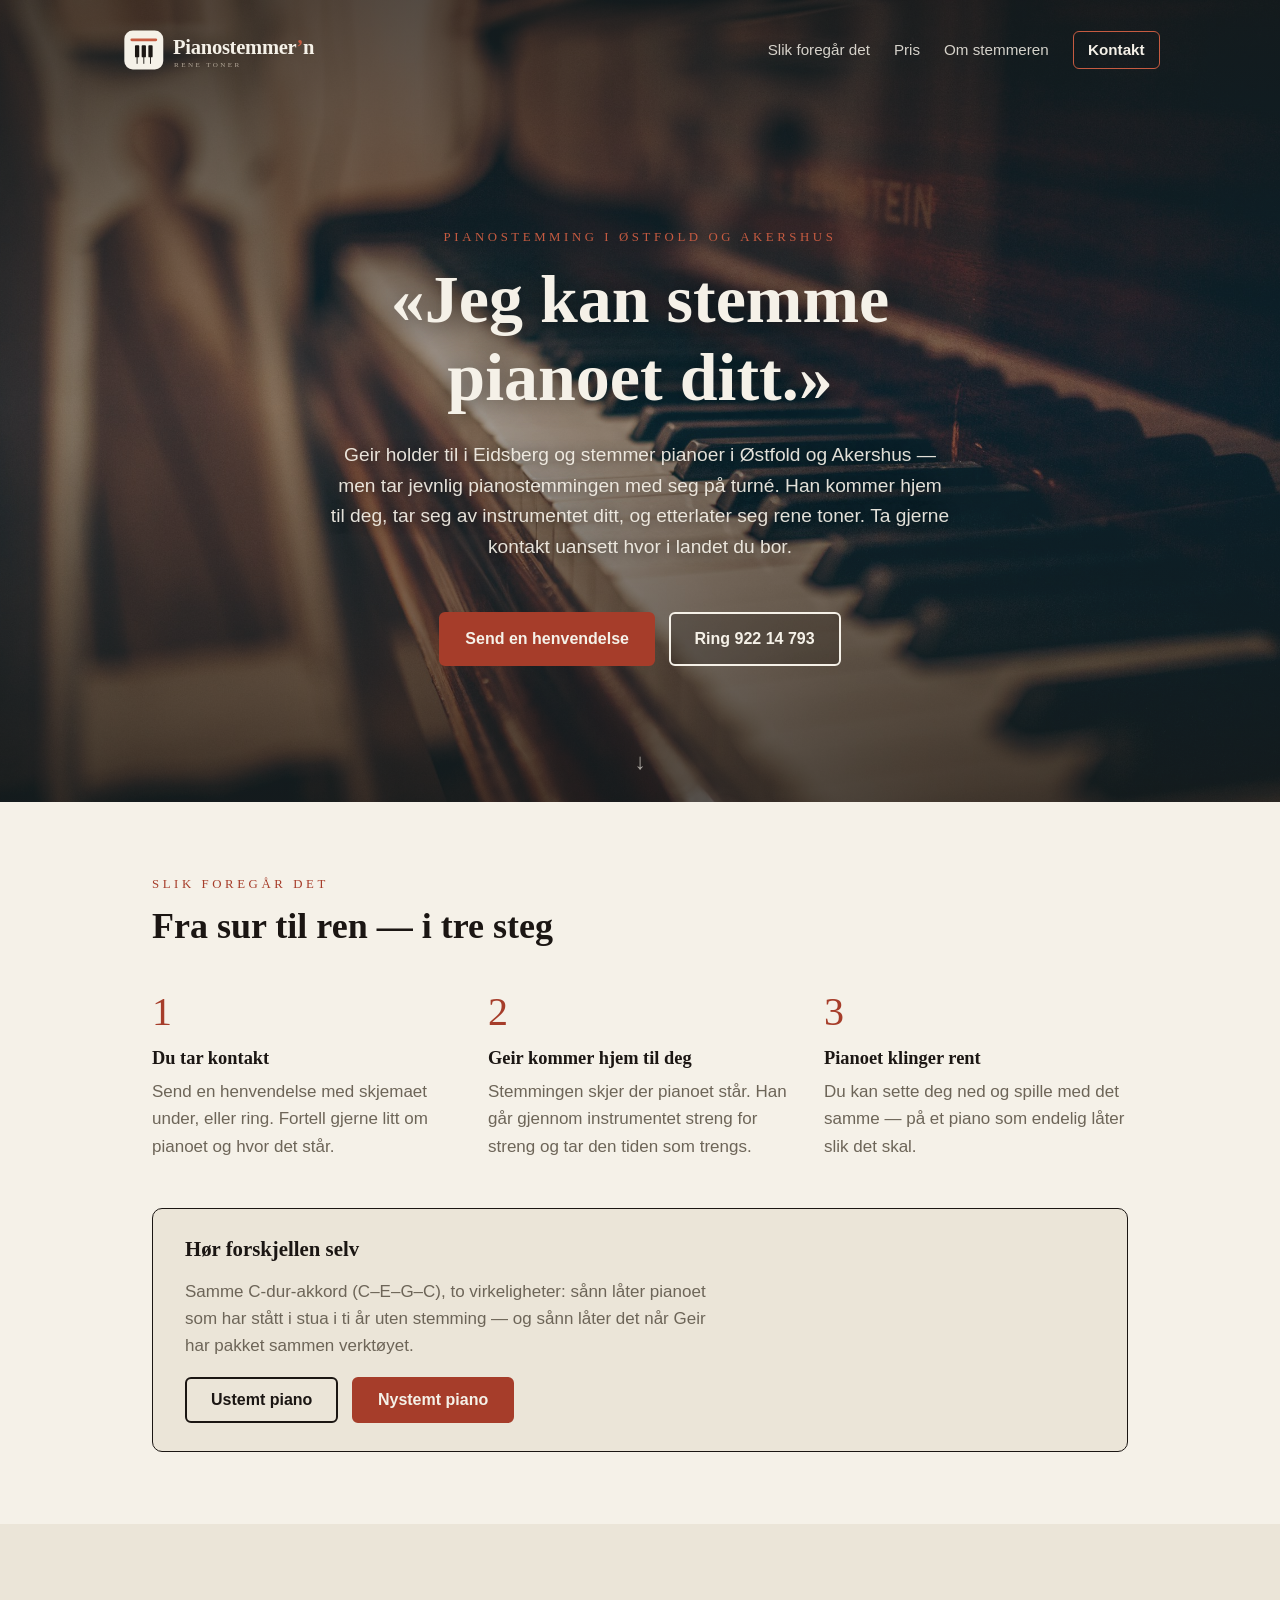
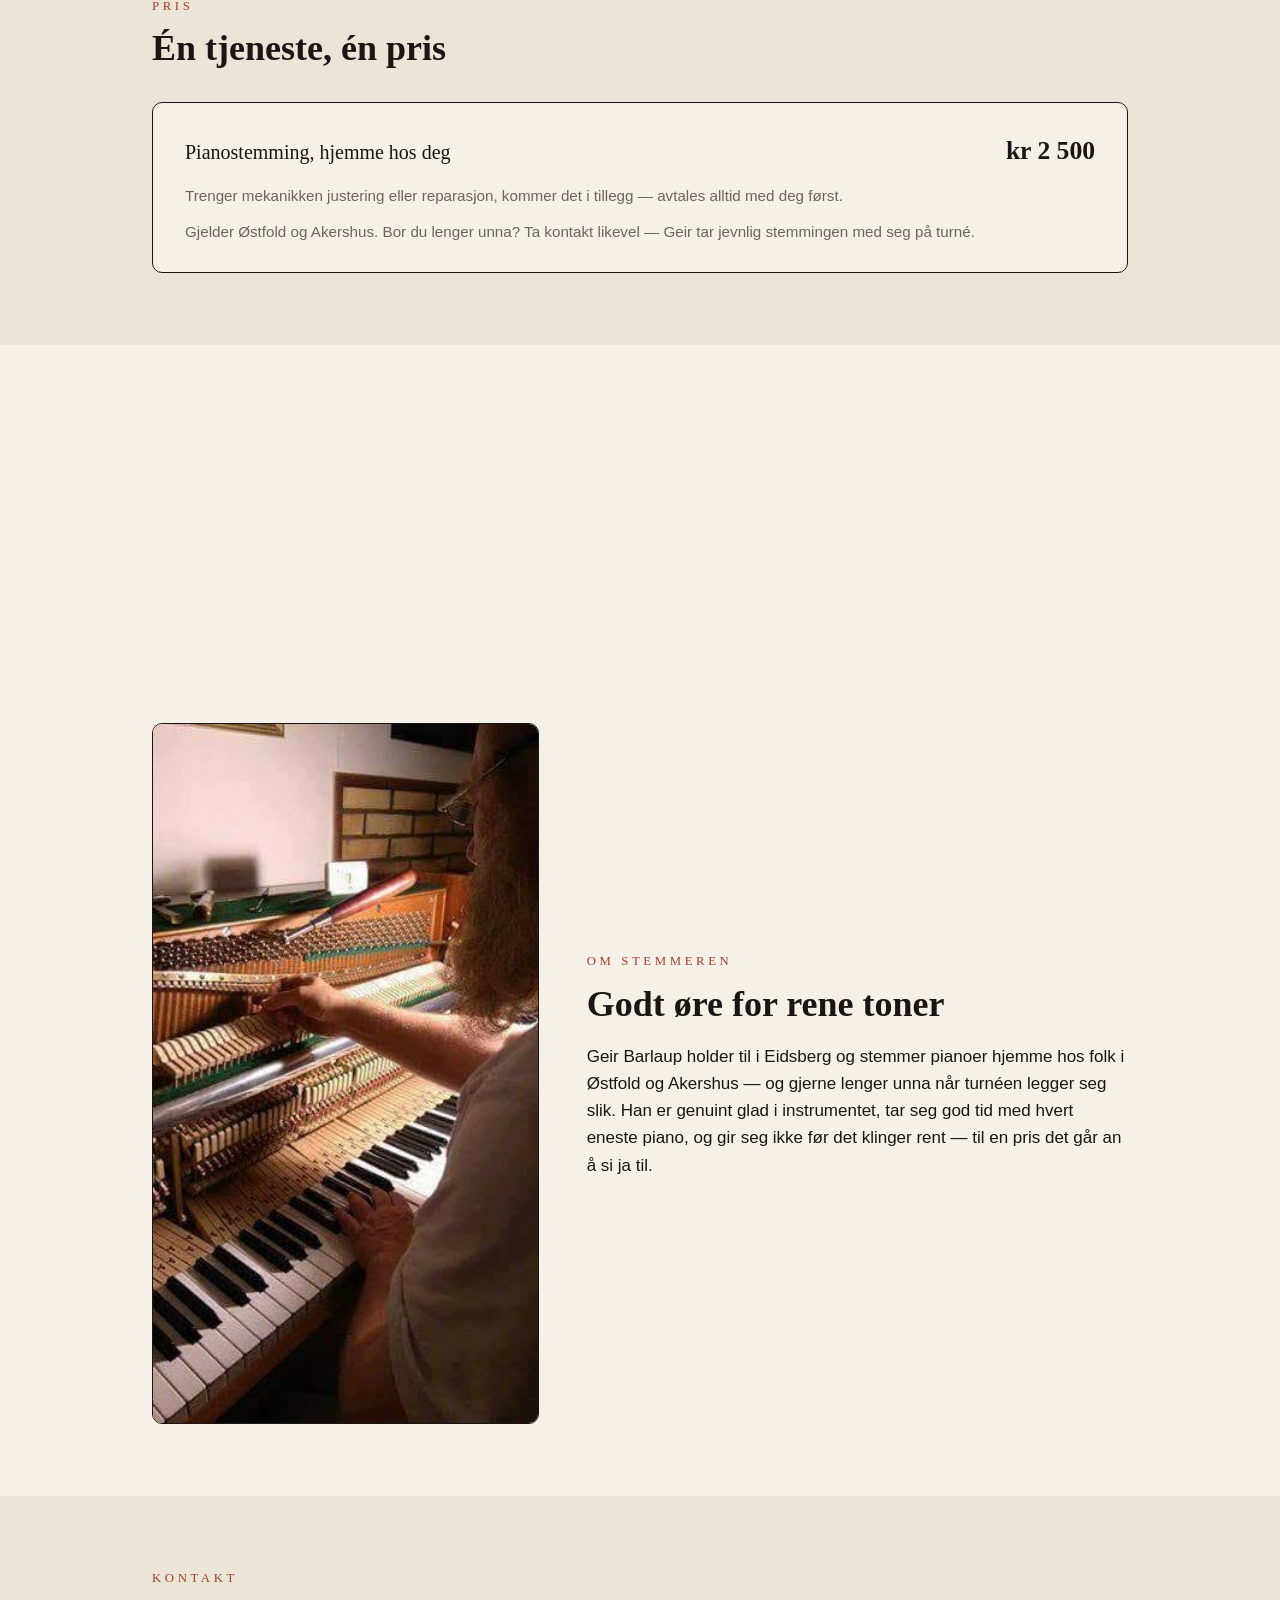
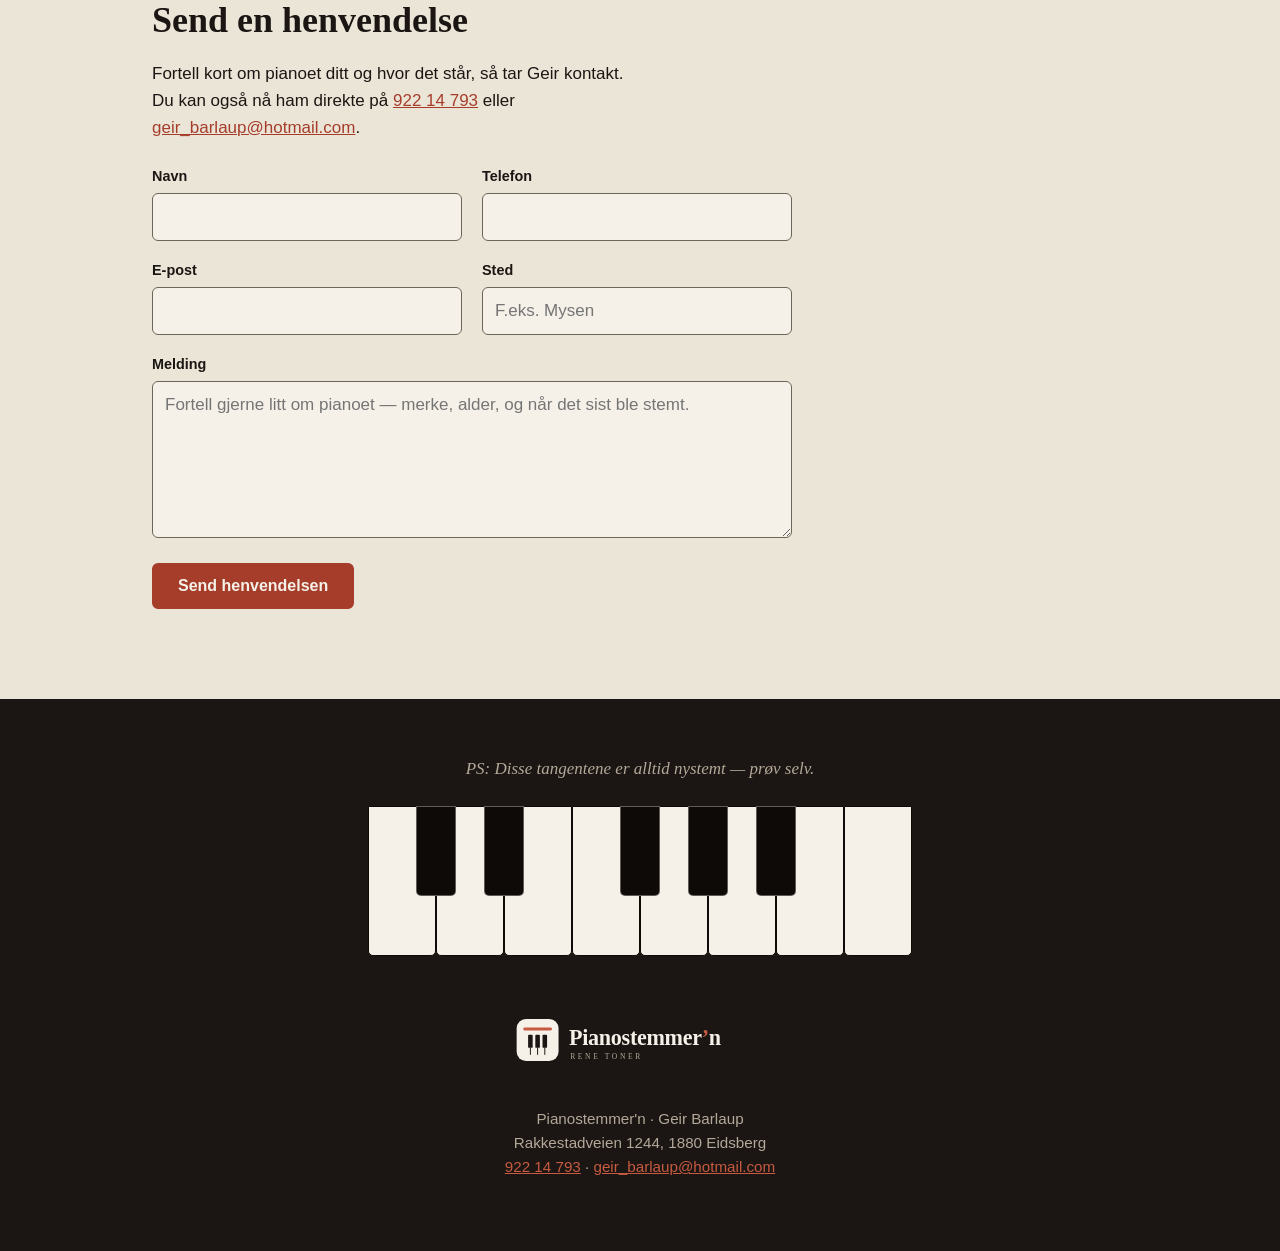
==== public/index.html @ 10519880 "Surere ustemt-demo + akkorden navngitt som C-dur (#9) Tonene driver nå skjevt mot hverandre (center-" ====
<!DOCTYPE html>
<html lang="nb">
<head>
  <meta charset="utf-8">
  <meta name="viewport" content="width=device-width, initial-scale=1">
  <title>Pianostemmer'n — pianostemming i Østfold og Akershus</title>
  <meta name="description" content="Geir Barlaup stemmer pianoet ditt hjemme hos deg i Østfold og Akershus — og tar gjerne turen lenger. Godt øre, god tid og hyggelig pris.">
  <link rel="canonical" href="https://pianostemmern.no/">
  <meta property="og:type" content="website">
  <meta property="og:title" content="Pianostemmer'n — pianostemming i Østfold og Akershus">
  <meta property="og:description" content="Geir Barlaup stemmer pianoet ditt hjemme hos deg. Godt øre, god tid og hyggelig pris — han etterlater seg rene toner.">
  <meta property="og:image" content="https://pianostemmern.no/assets/geir-stemmer.jpg">
  <meta property="og:url" content="https://pianostemmern.no/">
  <meta property="og:locale" content="nb_NO">
  <link rel="icon" type="image/svg+xml" href="assets/logo-mark.svg">
  <link rel="stylesheet" href="assets/brand.css">
  <link rel="stylesheet" href="assets/style.css">
  <script>document.documentElement.classList.add('js');</script>
  <script src="assets/fx.js" defer></script>
</head>
<body>

  <!-- Hero-foto: Geert Pieters via Unsplash (Unsplash License, fri kommersiell bruk) -->
  <div class="hero-stage">
    <header class="site-header">
      <img src="assets/logo-lys.svg" alt="Pianostemmer'n — rene toner" class="logo">
      <nav aria-label="Hovedmeny">
        <a href="#slik-foregar-det">Slik foregår det</a>
        <a href="#priser">Pris</a>
        <a href="#om">Om stemmeren</a>
        <a href="#kontakt" class="nav-cta">Kontakt</a>
      </nav>
    </header>

    <section class="hero">
      <p class="eyebrow">Pianostemming i Østfold og Akershus</p>
      <h1>«Jeg kan stemme pianoet ditt.»</h1>
      <p class="lead">
        Geir holder til i Eidsberg og stemmer pianoer i Østfold og Akershus —
        men tar jevnlig pianostemmingen med seg på turné. Han kommer hjem til
        deg, tar seg av instrumentet ditt, og etterlater seg rene toner.
        Ta gjerne kontakt uansett hvor i landet&nbsp;du&nbsp;bor.
      </p>
      <div class="hero-actions">
        <a href="#kontakt" class="btn">Send en henvendelse</a>
        <a href="tel:+4792214793" class="btn btn-ghost">Ring 922&nbsp;14&nbsp;793</a>
      </div>
      <a href="#slik-foregar-det" class="scroll-cue" aria-label="Bla ned">↓</a>
    </section>
  </div>

  <main>

    <section id="slik-foregar-det" class="section reveal">
      <p class="eyebrow">Slik foregår det</p>
      <h2>Fra sur til ren — i tre steg</h2>
      <ol class="steps">
        <li>
          <h3>Du tar kontakt</h3>
          <p>Send en henvendelse med skjemaet under, eller ring. Fortell gjerne
          litt om pianoet og hvor det står.</p>
        </li>
        <li>
          <h3>Geir kommer hjem til deg</h3>
          <p>Stemmingen skjer der pianoet står. Han går gjennom instrumentet
          streng for streng og tar den tiden som trengs.</p>
        </li>
        <li>
          <h3>Pianoet klinger rent</h3>
          <p>Du kan sette deg ned og spille med det samme — på et piano som
          endelig låter slik det skal.</p>
        </li>
      </ol>

      <div class="demo reveal">
        <h3>Hør forskjellen selv</h3>
        <p>
          Samme C-dur-akkord (C–E–G–C), to virkeligheter: sånn låter pianoet
          som har stått i stua i ti år uten stemming — og sånn låter det når
          Geir har pakket sammen verktøyet.
        </p>
        <div class="demo-knapper">
          <button type="button" id="spill-ustemt" class="btn btn-outline">Ustemt piano</button>
          <button type="button" id="spill-stemt" class="btn">Nystemt piano</button>
        </div>
      </div>
    </section>

    <section id="priser" class="section section-alt">
      <div class="section-inner reveal">
      <p class="eyebrow">Pris</p>
      <h2>Én tjeneste, én pris</h2>
      <div class="price-card">
        <div class="price-row">
          <span class="price-name">Pianostemming, hjemme hos deg</span>
          <span class="price-amount">kr&nbsp;2&nbsp;500</span>
        </div>
        <p class="price-note">
          Trenger mekanikken justering eller reparasjon, kommer det i tillegg —
          avtales alltid med deg først.
        </p>
        <p class="price-note">
          Gjelder Østfold og Akershus. Bor du lenger unna? Ta kontakt likevel —
          Geir tar jevnlig stemmingen med seg på turné.
        </p>
      </div>
      </div>
    </section>

    <div class="parallax-band" role="presentation" aria-hidden="true"></div>

    <section id="om" class="section reveal">
      <div class="about">
        <img src="assets/geir-stemmer.jpg" alt="Geir Barlaup stemmer et åpent piano med stemmenøkkel" class="about-photo">
        <div class="about-text">
          <p class="eyebrow">Om stemmeren</p>
          <h2>Godt øre for rene toner</h2>
          <p>
            Geir Barlaup holder til i Eidsberg og stemmer pianoer hjemme hos
            folk i Østfold og Akershus — og gjerne lenger unna når turnéen
            legger seg slik. Han er genuint glad i instrumentet, tar seg god
            tid med hvert eneste piano, og gir seg ikke før det klinger rent —
            til en pris det går an å si ja til.
          </p>
        </div>
      </div>
    </section>

    <section id="kontakt" class="section section-alt">
      <div class="section-inner reveal">
      <p class="eyebrow">Kontakt</p>
      <h2>Send en henvendelse</h2>
      <p class="section-intro">
        Fortell kort om pianoet ditt og hvor det står, så tar Geir kontakt.
        Du kan også nå ham direkte på
        <a href="tel:+4792214793">922&nbsp;14&nbsp;793</a> eller
        <a href="mailto:geir_barlaup@hotmail.com">geir_barlaup@hotmail.com</a>.
      </p>

      <form name="kontakt" method="POST" action="takk.html" data-netlify="true" netlify-honeypot="bot-field" class="contact-form">
        <input type="hidden" name="form-name" value="kontakt">
        <p class="hp-field" aria-hidden="true">
          <label>Ikke fyll ut dette feltet: <input name="bot-field" tabindex="-1" autocomplete="off"></label>
        </p>
        <div class="form-grid">
          <p>
            <label for="navn">Navn</label>
            <input id="navn" name="navn" type="text" required autocomplete="name">
          </p>
          <p>
            <label for="telefon">Telefon</label>
            <input id="telefon" name="telefon" type="tel" required autocomplete="tel" pattern="[0-9+ ]{8,}" title="Skriv inn et telefonnummer, minst 8 sifre">
          </p>
          <p>
            <label for="epost">E-post</label>
            <input id="epost" name="epost" type="email" required autocomplete="email">
          </p>
          <p>
            <label for="sted">Sted</label>
            <input id="sted" name="sted" type="text" required autocomplete="address-level2" placeholder="F.eks. Mysen">
          </p>
        </div>
        <p>
          <label for="melding">Melding</label>
          <textarea id="melding" name="melding" rows="5" required placeholder="Fortell gjerne litt om pianoet — merke, alder, og når det sist ble stemt."></textarea>
        </p>
        <p>
          <button type="submit" class="btn">Send henvendelsen</button>
        </p>
      </form>
      </div>
    </section>
    <section class="klaviatur-scene" aria-label="Spillbart klaviatur">
      <div class="reveal">
        <p class="klaviatur-tekst">PS: Disse tangentene er alltid nystemt — prøv selv.</p>
        <div class="klaviatur">
          <button type="button" class="key white" data-midi="60" aria-label="Spill tonen C"></button>
          <button type="button" class="key white" data-midi="62" aria-label="Spill tonen D"></button>
          <button type="button" class="key white" data-midi="64" aria-label="Spill tonen E"></button>
          <button type="button" class="key white" data-midi="65" aria-label="Spill tonen F"></button>
          <button type="button" class="key white" data-midi="67" aria-label="Spill tonen G"></button>
          <button type="button" class="key white" data-midi="69" aria-label="Spill tonen A"></button>
          <button type="button" class="key white" data-midi="71" aria-label="Spill tonen H"></button>
          <button type="button" class="key white" data-midi="72" aria-label="Spill tonen høy C"></button>
          <button type="button" class="key black" data-midi="61" style="left: 8.75%" aria-label="Spill tonen Ciss"></button>
          <button type="button" class="key black" data-midi="63" style="left: 21.25%" aria-label="Spill tonen Diss"></button>
          <button type="button" class="key black" data-midi="66" style="left: 46.25%" aria-label="Spill tonen Fiss"></button>
          <button type="button" class="key black" data-midi="68" style="left: 58.75%" aria-label="Spill tonen Giss"></button>
          <button type="button" class="key black" data-midi="70" style="left: 71.25%" aria-label="Spill tonen Aiss"></button>
        </div>
      </div>
    </section>
  </main>

  <footer class="site-footer">
    <img src="assets/logo-lys.svg" alt="" class="footer-logo">
    <p>
      Pianostemmer'n · Geir Barlaup<br>
      Rakkestadveien 1244, 1880 Eidsberg<br>
      <a href="tel:+4792214793">922 14 793</a> ·
      <a href="mailto:geir_barlaup@hotmail.com">geir_barlaup@hotmail.com</a>
    </p>
  </footer>

</body>
</html>
---- public/assets/brand.css ----
/* Pianostemmer'n — merkevarepalett.
   Elfenben/ibenholt fra tangentene; aksenten er filt-rød — den røde
   filtstripen stemmere legger mellom strengene under stemming. Justert for
   «mørk scene»-uttrykket (#8): dypere ibenholt, mindre rosa i elfenben. */
:root {
  --ivory: #f5f1e8; /* lys bakgrunn — gammelt elfenben, nøytralisert */
  --ivory-dark: #ebe5d8; /* alternerende seksjonsbakgrunn */
  --ebony: #1b1613; /* mørk scene — dyp varm nesten-sort */
  --felt: #a63d2a; /* aksent — stemmefilt-rød; knapper og lenker på lyst */
  --felt-bright: #c65b41; /* aksent på mørk bakgrunn (kontrast) */
  --felt-dark: #872f1f; /* hover/aktiv på aksentelementer */
  --ink-soft: #6d6558; /* dempet tekst på lys bakgrunn */
  --ivory-soft: #b3a899; /* dempet tekst på mørk bakgrunn */

  --font-display: Georgia, 'Times New Roman', serif; /* overskrifter og navnetrekk */
  --font-body: -apple-system, BlinkMacSystemFont, 'Segoe UI', Roboto, sans-serif;
}
---- public/assets/style.css ----
/* Pianostemmer'n — sidelayout. Paletten ligger i brand.css. */

* { box-sizing: border-box; }

body {
  margin: 0;
  background: var(--ivory);
  color: var(--ebony);
  font-family: var(--font-body);
  font-size: 1.0625rem;
  line-height: 1.6;
}

h1, h2, h3 {
  font-family: var(--font-display);
  line-height: 1.15;
  margin: 0 0 0.5em;
}

a { color: var(--felt); }
a:focus-visible,
button:focus-visible,
input:focus-visible,
textarea:focus-visible {
  outline: 3px solid var(--felt-bright);
  outline-offset: 2px;
}

.eyebrow {
  font-family: var(--font-display);
  font-size: 0.8rem;
  letter-spacing: 0.28em;
  text-transform: uppercase;
  color: var(--felt);
  margin: 0 0 0.75rem;
}

/* Mørk scene: header + hero deler bakgrunnsfoto */
.hero-stage {
  position: relative;
  background-color: var(--ebony);
  background-image:
    linear-gradient(180deg, rgba(27, 22, 19, 0.72) 0%, rgba(27, 22, 19, 0.35) 45%, rgba(27, 22, 19, 0.82) 100%),
    url('hero-piano.jpg');
  background-size: cover;
  background-position: center 38%;
  background-attachment: fixed;
  color: var(--ivory);
}

/* Header */
.site-header {
  max-width: 68rem;
  margin: 0 auto;
  padding: 1.5rem 1.5rem;
  display: flex;
  align-items: center;
  justify-content: space-between;
  gap: 1rem;
  flex-wrap: wrap;
}
.logo { height: 52px; width: auto; }
.site-header nav {
  display: flex;
  gap: 1.5rem;
  align-items: center;
  flex-wrap: wrap;
}
.site-header nav a {
  color: var(--ivory);
  text-decoration: none;
  font-size: 0.95rem;
  opacity: 0.85;
}
.site-header nav a:hover { opacity: 1; color: var(--felt-bright); }
.site-header .nav-cta {
  color: var(--ivory);
  opacity: 1;
  font-weight: 600;
  border: 1.5px solid var(--felt-bright);
  border-radius: 6px;
  padding: 0.35rem 0.9rem;
}
.site-header .nav-cta:hover { background: var(--felt); border-color: var(--felt); color: var(--ivory); }

/* Hero */
.hero {
  max-width: 46rem;
  margin: 0 auto;
  min-height: 78vh;
  padding: 9vh 1.5rem 10vh;
  display: flex;
  flex-direction: column;
  align-items: center;
  justify-content: center;
  text-align: center;
}
.hero .eyebrow { color: var(--felt-bright); }
.hero h1 {
  font-size: clamp(2.4rem, 6.5vw, 4.25rem);
  text-shadow: 0 2px 24px rgba(0, 0, 0, 0.45);
  margin-bottom: 0.35em;
}
.lead {
  font-size: clamp(1.05rem, 1.7vw, 1.2rem);
  max-width: 58ch;
  color: var(--ivory);
  opacity: 0.92;
  text-shadow: 0 1px 12px rgba(0, 0, 0, 0.5);
  margin-top: 0;
  text-wrap: pretty;
}
.hero-actions {
  display: flex;
  gap: 0.85rem;
  flex-wrap: wrap;
  justify-content: center;
  margin-top: 1.9rem;
}
.scroll-cue {
  position: absolute;
  bottom: 1.4rem;
  left: 50%;
  transform: translateX(-50%);
  color: var(--ivory);
  opacity: 0.65;
  font-size: 1.4rem;
  text-decoration: none;
  animation: cue-bob 2.4s ease-in-out infinite;
}
.scroll-cue:hover { opacity: 1; }
@keyframes cue-bob {
  0%, 100% { transform: translate(-50%, 0); }
  50% { transform: translate(-50%, 8px); }
}

.btn {
  display: inline-block;
  background: var(--felt);
  color: var(--ivory);
  font-family: var(--font-body);
  font-size: 1rem;
  font-weight: 600;
  text-decoration: none;
  border: 2px solid var(--felt);
  border-radius: 6px;
  padding: 0.75rem 1.5rem;
  cursor: pointer;
}
.btn:hover { background: var(--felt-dark); border-color: var(--felt-dark); }
.btn-ghost {
  background: rgba(27, 22, 19, 0.25);
  color: var(--ivory);
  border-color: var(--ivory);
}
.btn-ghost:hover { background: rgba(27, 22, 19, 0.45); color: var(--ivory); border-color: var(--ivory); }

.btn-outline {
  background: transparent;
  color: var(--ebony);
  border-color: var(--ebony);
}
.btn-outline:hover { background: transparent; color: var(--felt); border-color: var(--felt); }
.btn.is-playing { animation: spiller 2.4s ease-out; }
@keyframes spiller {
  0% { box-shadow: 0 0 0 0 rgba(198, 91, 65, 0.55); }
  100% { box-shadow: 0 0 0 18px rgba(198, 91, 65, 0); }
}

/* Hør forskjellen-demo */
.demo {
  margin-top: 3rem;
  border: 1.5px solid var(--ebony);
  border-radius: 10px;
  padding: 1.75rem 2rem;
  background: var(--ivory-dark);
}
.demo h3 { font-size: 1.3rem; margin-top: 0; }
.demo p { max-width: 58ch; color: var(--ink-soft); }
.demo-knapper { display: flex; gap: 0.85rem; flex-wrap: wrap; margin-top: 1.1rem; }

/* Parallax-stripe mellom seksjoner */
.parallax-band {
  height: 34vh;
  min-height: 220px;
  background-color: var(--ebony);
  background-image:
    linear-gradient(180deg, rgba(27, 22, 19, 0.5), rgba(27, 22, 19, 0.5)),
    url('hero-piano.jpg');
  background-size: cover;
  background-position: center 72%;
  background-attachment: fixed;
}

/* Seksjoner */
.section {
  max-width: 64rem;
  margin: 0 auto;
  padding: 4.5rem 1.5rem;
}
.section-alt {
  max-width: none;
  background: var(--ivory-dark);
}
.section-inner { max-width: 61rem; margin: 0 auto; }
.section h2 { font-size: clamp(1.6rem, 4vw, 2.25rem); }
.section-intro { max-width: 52ch; }

/* Steg */
.steps {
  list-style: none;
  counter-reset: steg;
  margin: 2rem 0 0;
  padding: 0;
  display: grid;
  grid-template-columns: repeat(3, 1fr);
  gap: 2rem;
}
.steps li { counter-increment: steg; }
.steps li::before {
  content: counter(steg);
  display: block;
  font-family: var(--font-display);
  font-size: 2.5rem;
  color: var(--felt);
  margin-bottom: 0.25rem;
}
.steps h3 { font-size: 1.15rem; }
.steps p { margin: 0; color: var(--ink-soft); }

/* Pris */
.price-card {
  background: var(--ivory);
  border: 1.5px solid var(--ebony);
  border-radius: 10px;
  padding: 1.75rem 2rem;
  margin-top: 2rem;
}
.price-row {
  display: flex;
  justify-content: space-between;
  align-items: baseline;
  gap: 1rem;
  flex-wrap: wrap;
}
.price-name { font-family: var(--font-display); font-size: 1.25rem; }
.price-amount { font-family: var(--font-display); font-size: 1.6rem; font-weight: 700; }
.price-note { margin: 0.75rem 0 0; color: var(--ink-soft); font-size: 0.95rem; }

/* Om */
.about {
  display: grid;
  grid-template-columns: minmax(0, 5fr) minmax(0, 7fr);
  gap: 3rem;
  align-items: center;
}
.about-photo {
  width: 100%;
  height: auto;
  border-radius: 10px;
  border: 1.5px solid var(--ebony);
}

/* Skjema */
.contact-form { max-width: 40rem; margin-top: 1.5rem; }
.hp-field { position: absolute; left: -9999px; }
.form-grid {
  display: grid;
  grid-template-columns: 1fr 1fr;
  gap: 0 1.25rem;
}
.contact-form p { margin: 0 0 1.1rem; }
.contact-form label {
  display: block;
  font-weight: 600;
  font-size: 0.9rem;
  margin-bottom: 0.3rem;
}
.contact-form input,
.contact-form textarea {
  width: 100%;
  font: inherit;
  color: var(--ebony);
  background: var(--ivory);
  border: 1.5px solid var(--ink-soft);
  border-radius: 6px;
  padding: 0.6rem 0.75rem;
}
.contact-form textarea { resize: vertical; }

/* Spillbart klaviatur — mørk opptakt til footeren */
.klaviatur-scene {
  background: var(--ebony);
  padding: 3.5rem 1.5rem 0.5rem;
  text-align: center;
}
.klaviatur-tekst {
  color: var(--ivory-soft);
  font-family: var(--font-display);
  font-style: italic;
  margin: 0 0 1.5rem;
}
.klaviatur {
  position: relative;
  max-width: 34rem;
  height: 150px;
  margin: 0 auto;
  display: flex;
}
.key {
  padding: 0;
  border-radius: 0 0 5px 5px;
  cursor: pointer;
}
.key.white {
  flex: 1 1 0;
  background: var(--ivory);
  border: 1px solid #0d0a08;
  height: 100%;
}
.key.black {
  position: absolute;
  top: 0;
  width: 7.5%;
  height: 60%;
  background: #0d0a08;
  border: 1px solid rgba(245, 241, 232, 0.35);
  z-index: 2;
}
.key.is-down { transform: translateY(2px); filter: brightness(0.92); }

/* Scroll-reveal — kun når JS kjører; av ved redusert bevegelse */
html.js .reveal {
  opacity: 0;
  transform: translateY(26px);
  transition: opacity 0.7s ease, transform 0.7s ease;
}
html.js .reveal.is-visible { opacity: 1; transform: none; }
@media (prefers-reduced-motion: reduce) {
  html.js .reveal { opacity: 1; transform: none; transition: none; }
}

/* Footer — mørk scene igjen */
.site-footer {
  background: var(--ebony);
  color: var(--ivory-soft);
  padding: 3rem 1.5rem 3.5rem;
  text-align: center;
  font-size: 0.95rem;
}
.site-footer a { color: var(--felt-bright); }
.footer-logo { height: 56px; width: auto; margin-bottom: 1rem; }

/* Takk-siden */
.thanks {
  min-height: 80vh;
  display: flex;
  flex-direction: column;
  align-items: center;
  justify-content: center;
  text-align: center;
  padding: 2rem 1.5rem;
}
.thanks h1 { margin-top: 1.5rem; }
.thanks p { max-width: 42ch; color: var(--ink-soft); }

/* Mobil — iOS støtter ikke fixed attachment; fall tilbake til statisk */
@media (max-width: 44rem) {
  .hero-stage, .parallax-band { background-attachment: scroll; }
  .hero { min-height: 66vh; padding-top: 4vh; }
  .parallax-band { height: 26vh; min-height: 160px; }
  .steps { grid-template-columns: 1fr; gap: 1.5rem; }
  .about { grid-template-columns: 1fr; gap: 1.5rem; }
  .about-photo { max-width: 24rem; }
  .form-grid { grid-template-columns: 1fr; }
  .section { padding: 2.75rem 1.5rem; }
  .logo { height: 42px; }
}

html { scroll-behavior: smooth; }
@media (prefers-reduced-motion: reduce) {
  * { scroll-behavior: auto !important; transition: none !important; animation: none !important; }
  .hero-stage, .parallax-band { background-attachment: scroll; }
}
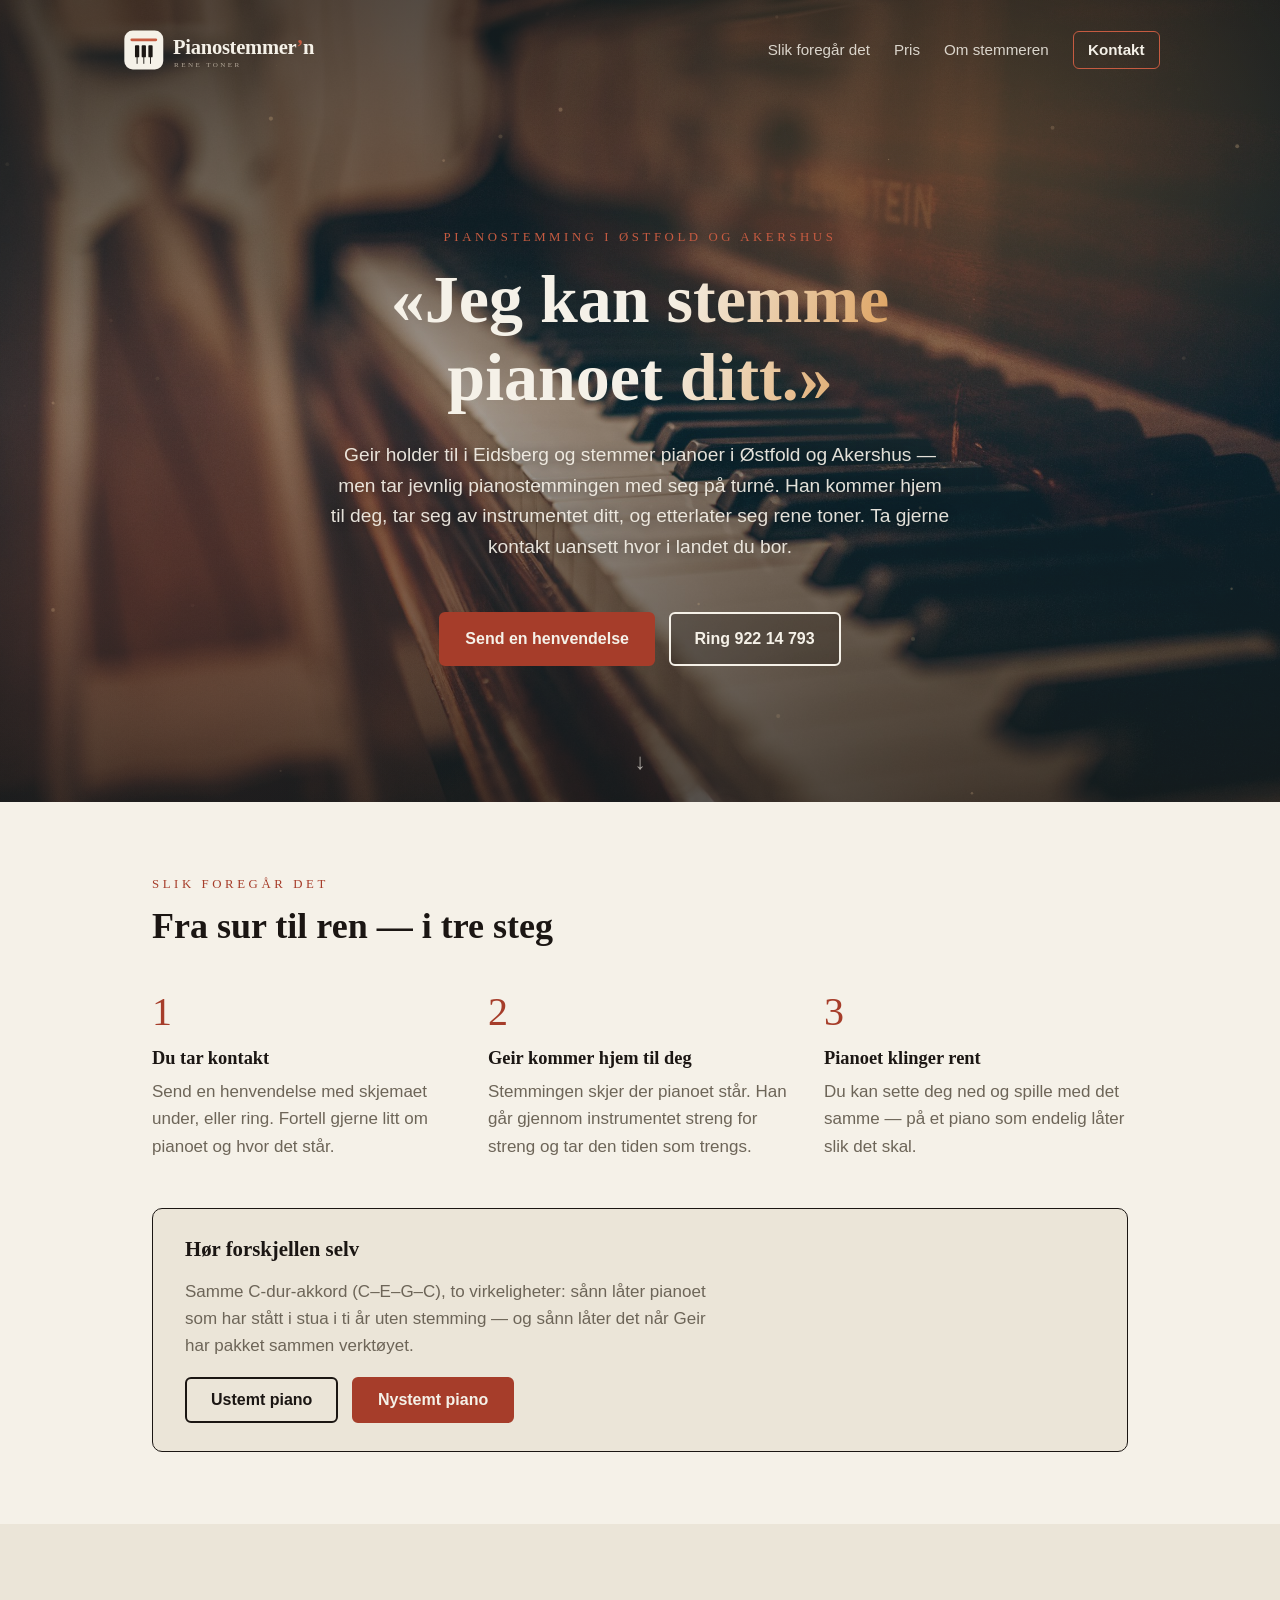
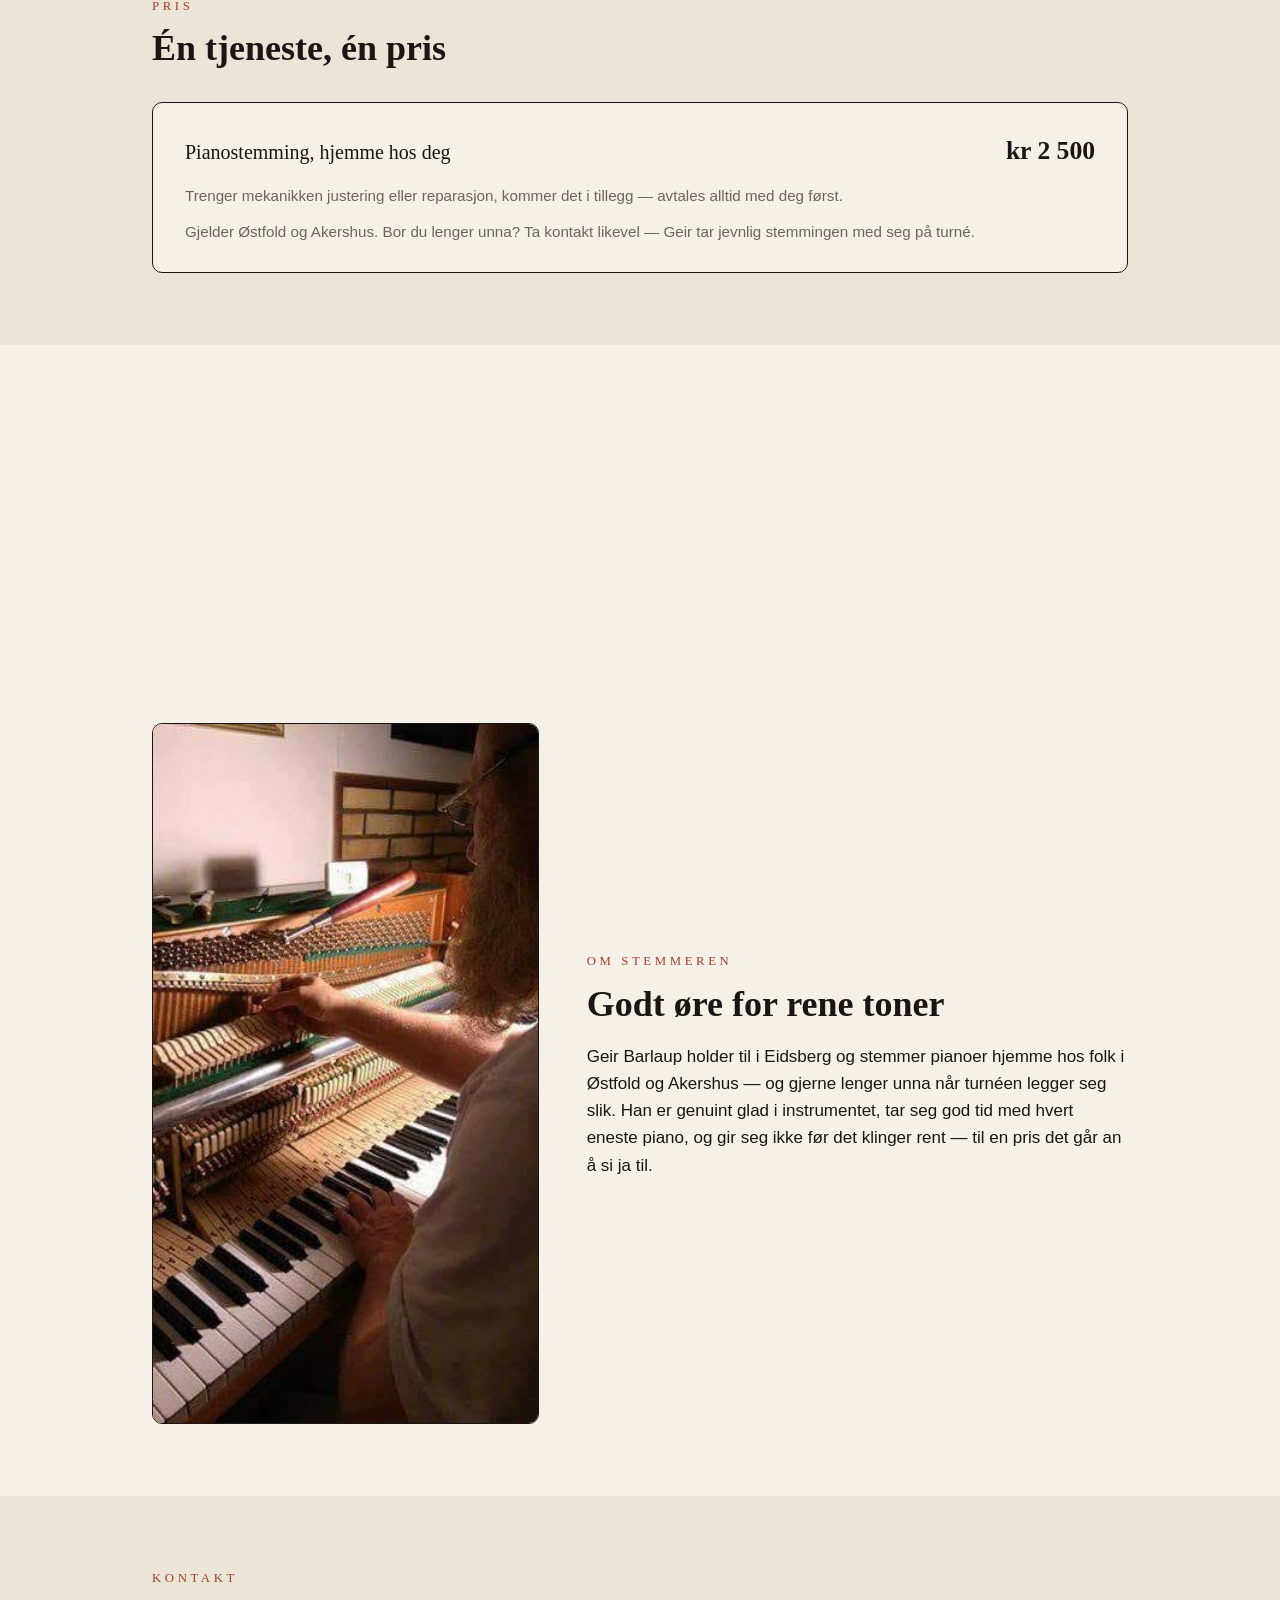
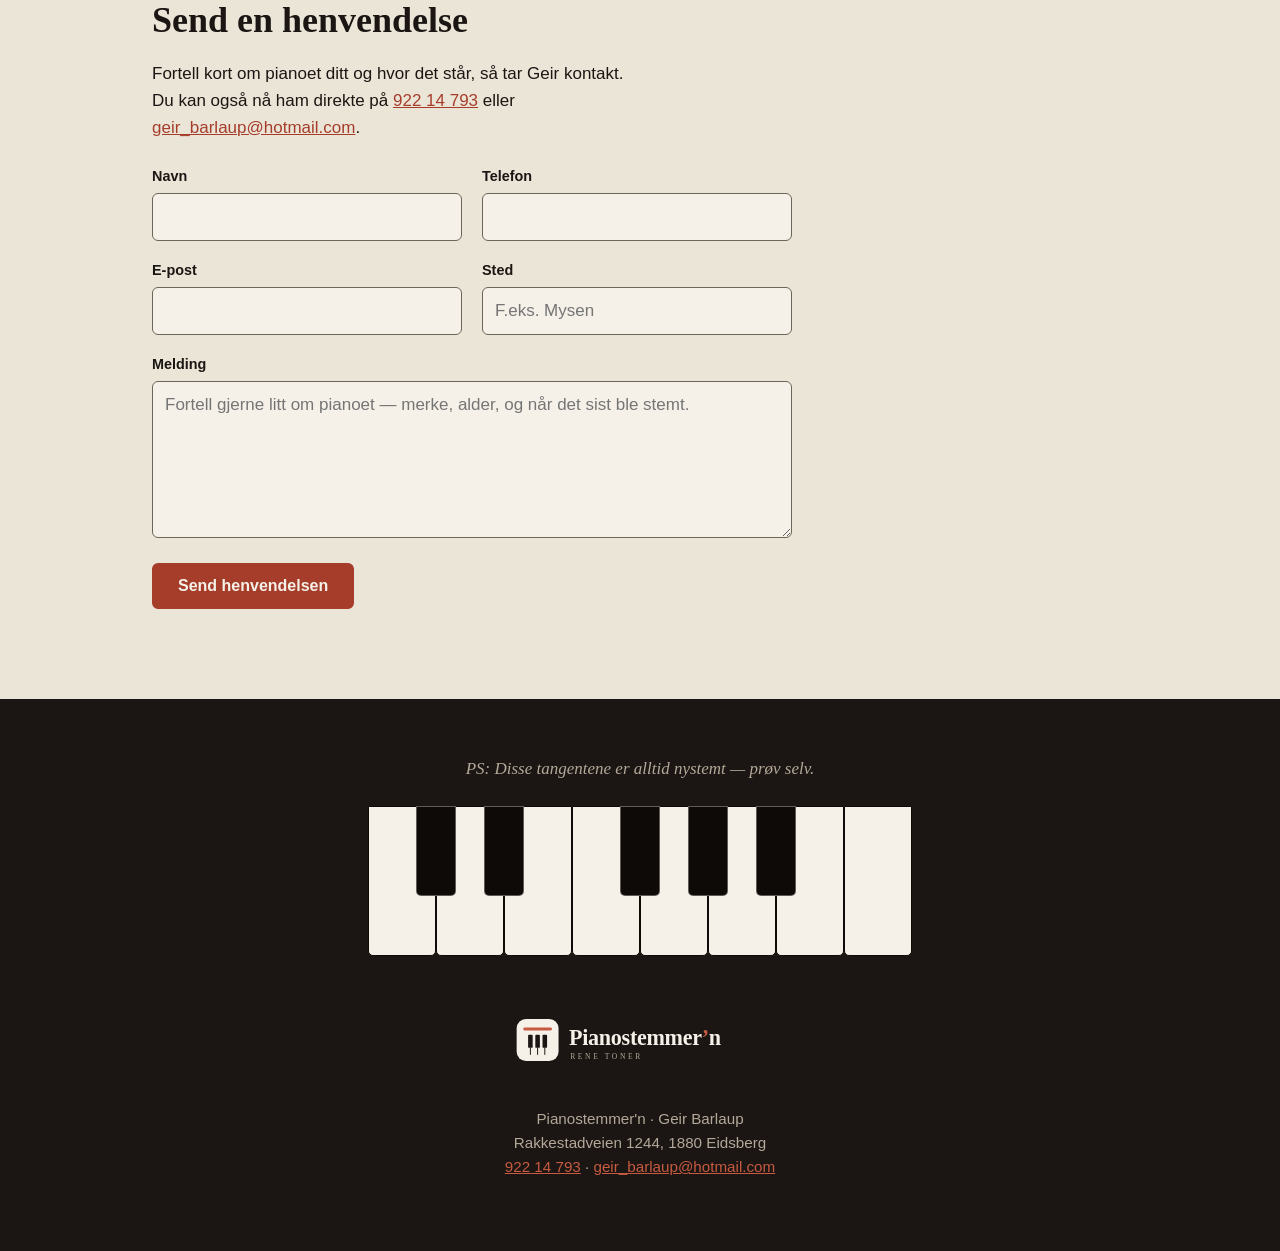
==== commit 64335b37: "FX: levende hero — pustende scenelys, støv i lyset, rust-gradienter (#10) - ::before-lag med to varm" ====
--- a/public/index.html
+++ b/public/index.html
@@ -22,6 +22,7 @@
 
   <!-- Hero-foto: Geert Pieters via Unsplash (Unsplash License, fri kommersiell bruk) -->
   <div class="hero-stage">
+    <canvas class="stov" aria-hidden="true"></canvas>
     <header class="site-header">
       <img src="assets/logo-lys.svg" alt="Pianostemmer'n — rene toner" class="logo">
       <nav aria-label="Hovedmeny">
--- a/public/assets/style.css
+++ b/public/assets/style.css
@@ -38,6 +38,7 @@
 /* Mørk scene: header + hero deler bakgrunnsfoto */
 .hero-stage {
   position: relative;
+  overflow: hidden;
   background-color: var(--ebony);
   background-image:
     linear-gradient(180deg, rgba(27, 22, 19, 0.72) 0%, rgba(27, 22, 19, 0.35) 45%, rgba(27, 22, 19, 0.82) 100%),
@@ -48,6 +49,32 @@
   color: var(--ivory);
 }
 
+/* Pustende scenelys — to varme lyskjegler i rust og messing */
+.hero-stage::before {
+  content: '';
+  position: absolute;
+  inset: -22%;
+  pointer-events: none;
+  background:
+    radial-gradient(36% 44% at 68% 28%, rgba(217, 140, 74, 0.30), transparent 70%),
+    radial-gradient(30% 42% at 24% 66%, rgba(166, 61, 42, 0.22), transparent 70%);
+  animation: scenelys 24s ease-in-out infinite alternate;
+}
+@keyframes scenelys {
+  0% { transform: translate3d(-2.5%, -2%, 0) scale(1); opacity: 0.7; }
+  100% { transform: translate3d(2.5%, 2%, 0) scale(1.08); opacity: 1; }
+}
+
+/* Støv i lysstrålen */
+.stov {
+  position: absolute;
+  inset: 0;
+  width: 100%;
+  height: 100%;
+  pointer-events: none;
+}
+.site-header, .hero { position: relative; z-index: 1; }
+
 /* Header */
 .site-header {
   max-width: 68rem;
@@ -98,8 +125,13 @@
 .hero .eyebrow { color: var(--felt-bright); }
 .hero h1 {
   font-size: clamp(2.4rem, 6.5vw, 4.25rem);
-  text-shadow: 0 2px 24px rgba(0, 0, 0, 0.45);
   margin-bottom: 0.35em;
+  /* Varmt lysstreif av messing/rust i kanten av bokstavene */
+  color: var(--ivory);
+  background: linear-gradient(105deg, var(--ivory) 52%, #dfa86a 82%, #b06a33 100%);
+  -webkit-background-clip: text;
+  background-clip: text;
+  -webkit-text-fill-color: transparent;
 }
 .lead {
   font-size: clamp(1.05rem, 1.7vw, 1.2rem);
@@ -184,8 +216,9 @@
   height: 34vh;
   min-height: 220px;
   background-color: var(--ebony);
+  /* Kobberrust-duotone over tangentene */
   background-image:
-    linear-gradient(180deg, rgba(27, 22, 19, 0.5), rgba(27, 22, 19, 0.5)),
+    linear-gradient(180deg, rgba(27, 22, 19, 0.55), rgba(122, 58, 27, 0.38)),
     url('hero-piano.jpg');
   background-size: cover;
   background-position: center 72%;
@@ -381,4 +414,5 @@
 @media (prefers-reduced-motion: reduce) {
   * { scroll-behavior: auto !important; transition: none !important; animation: none !important; }
   .hero-stage, .parallax-band { background-attachment: scroll; }
-}
+  .stov { display: none; }
+}
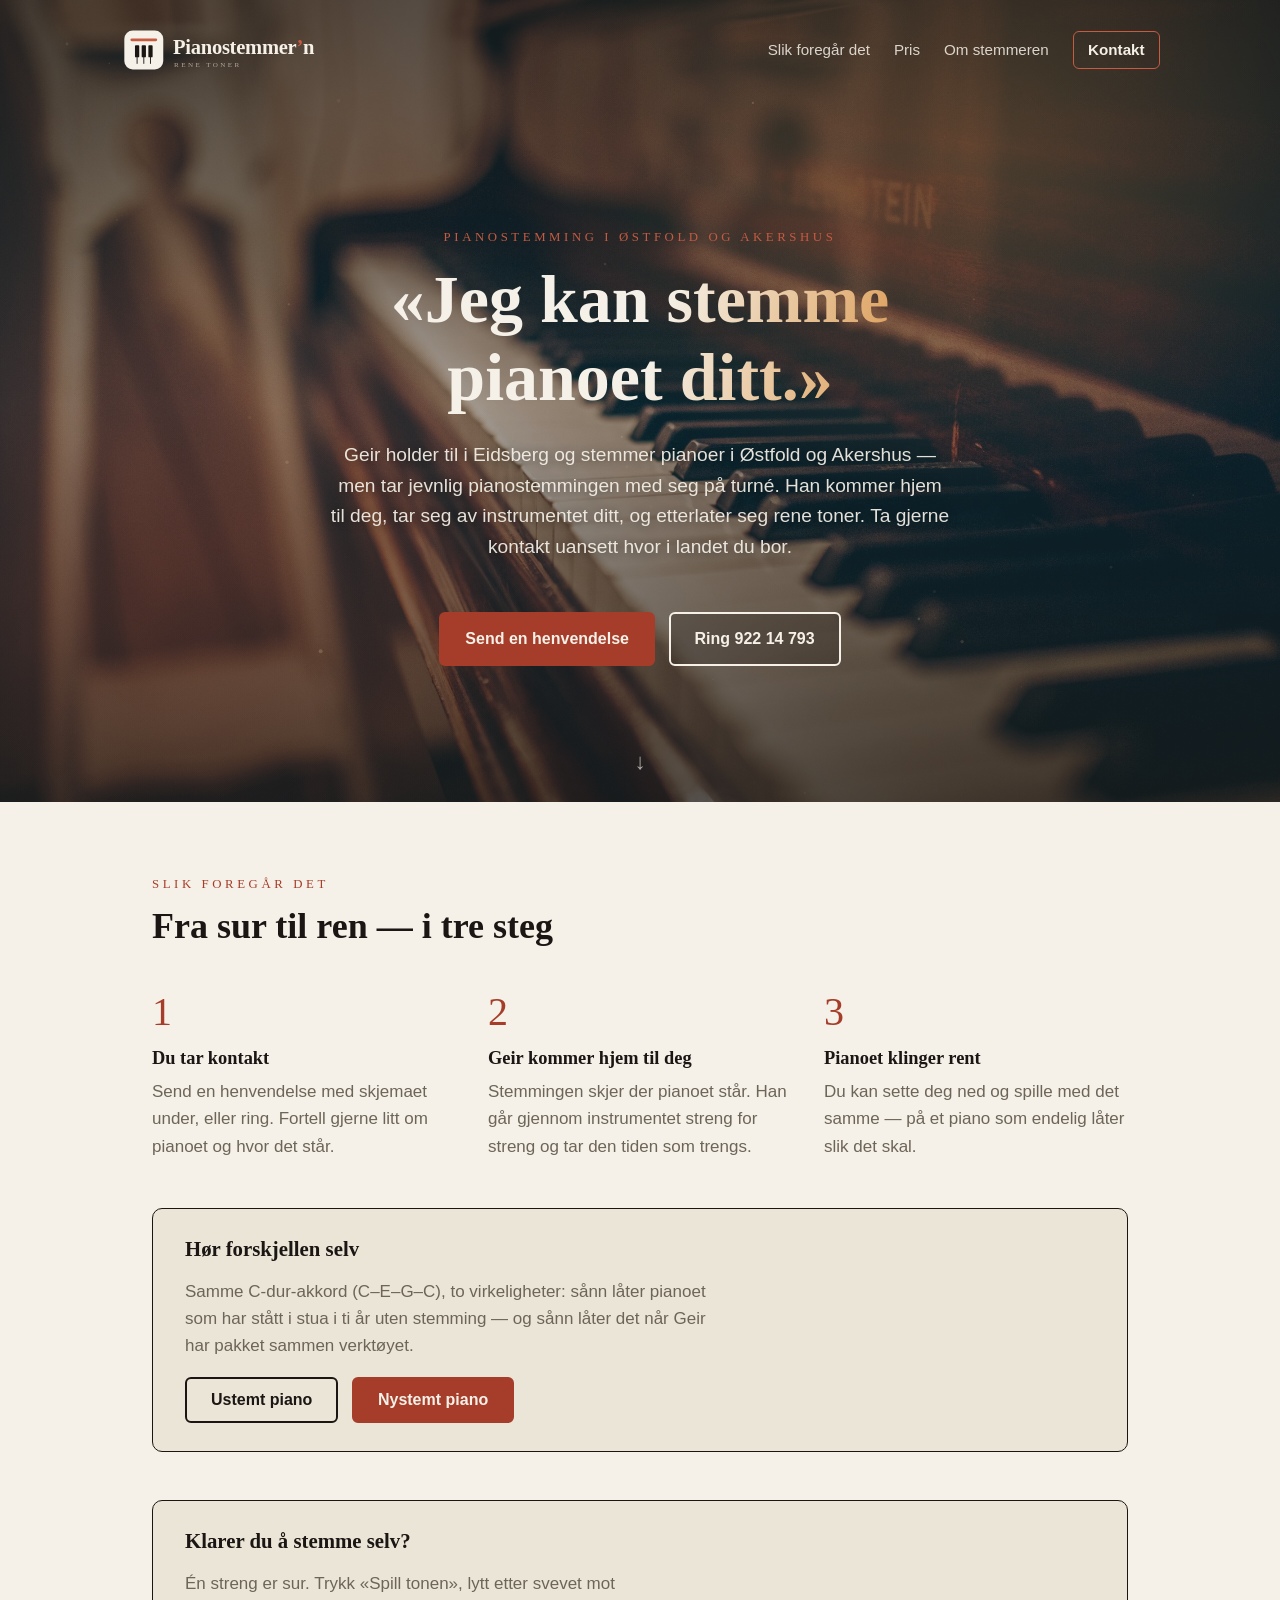
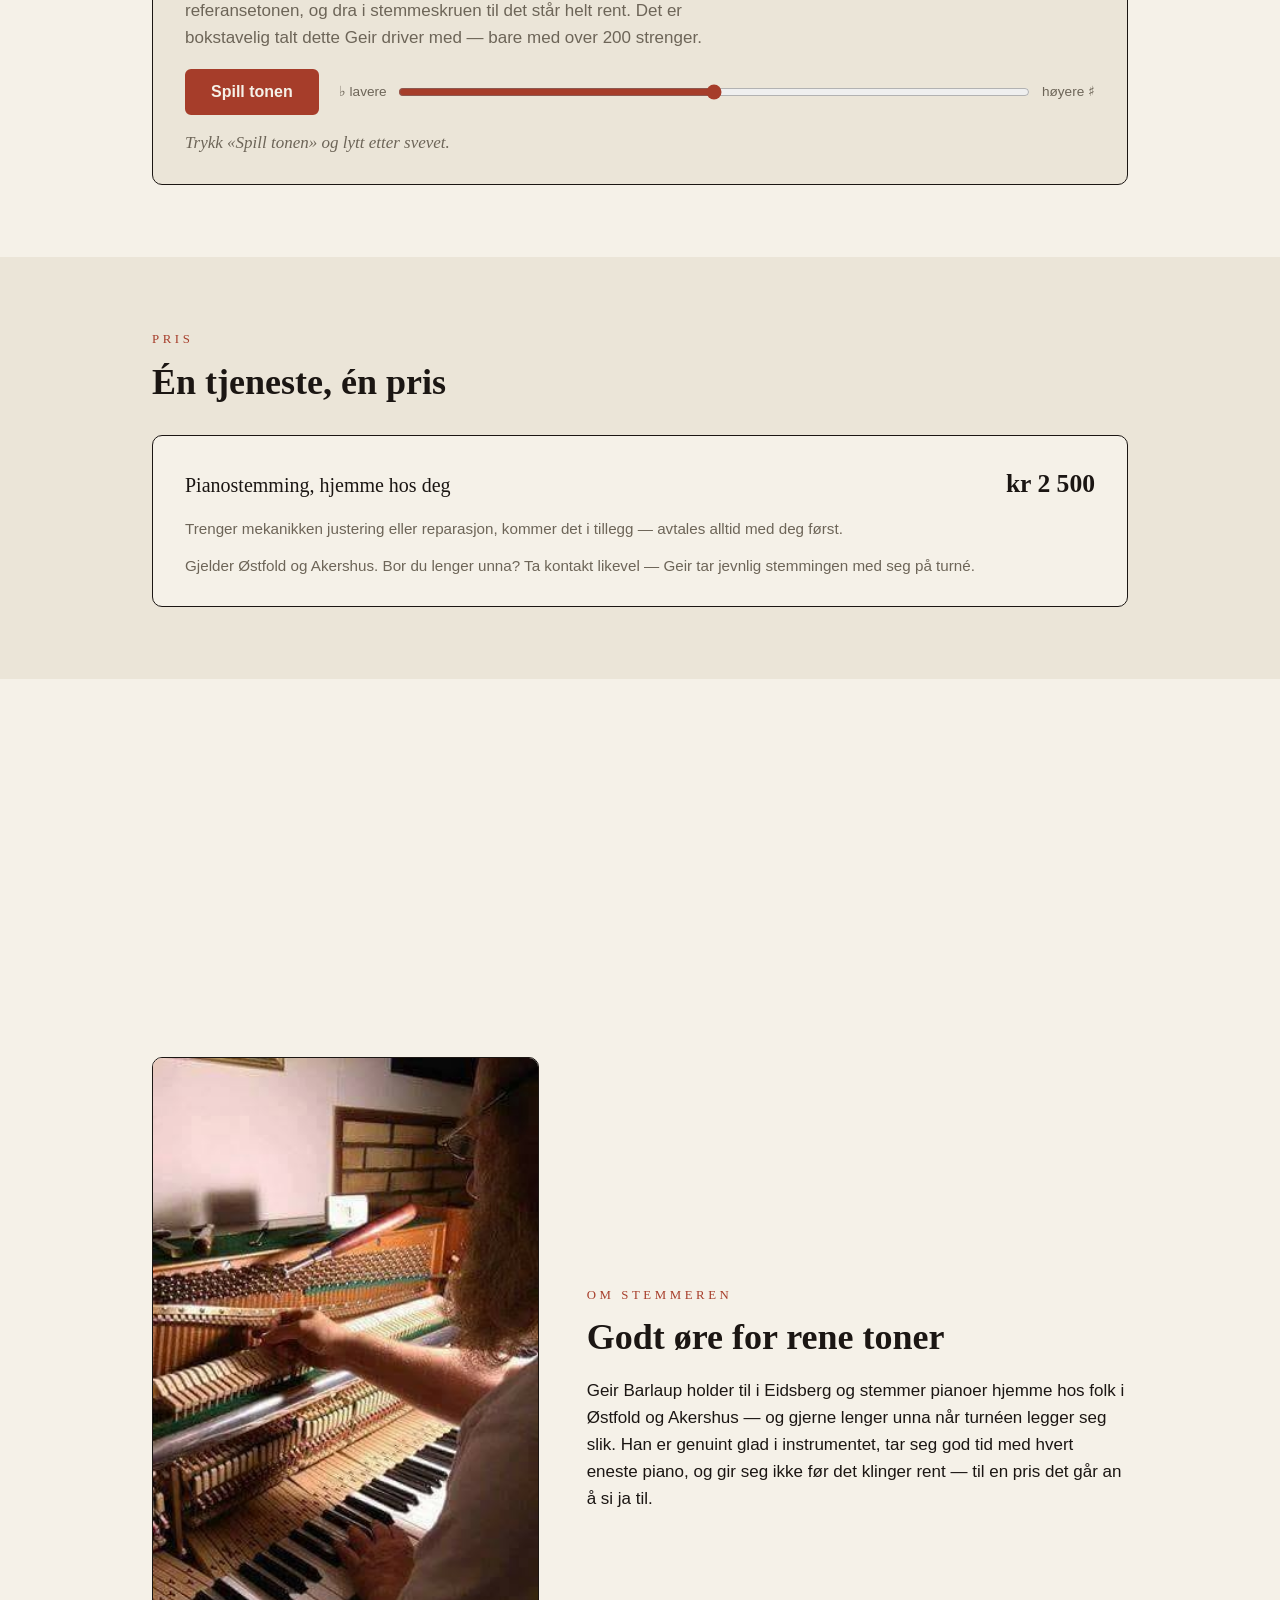
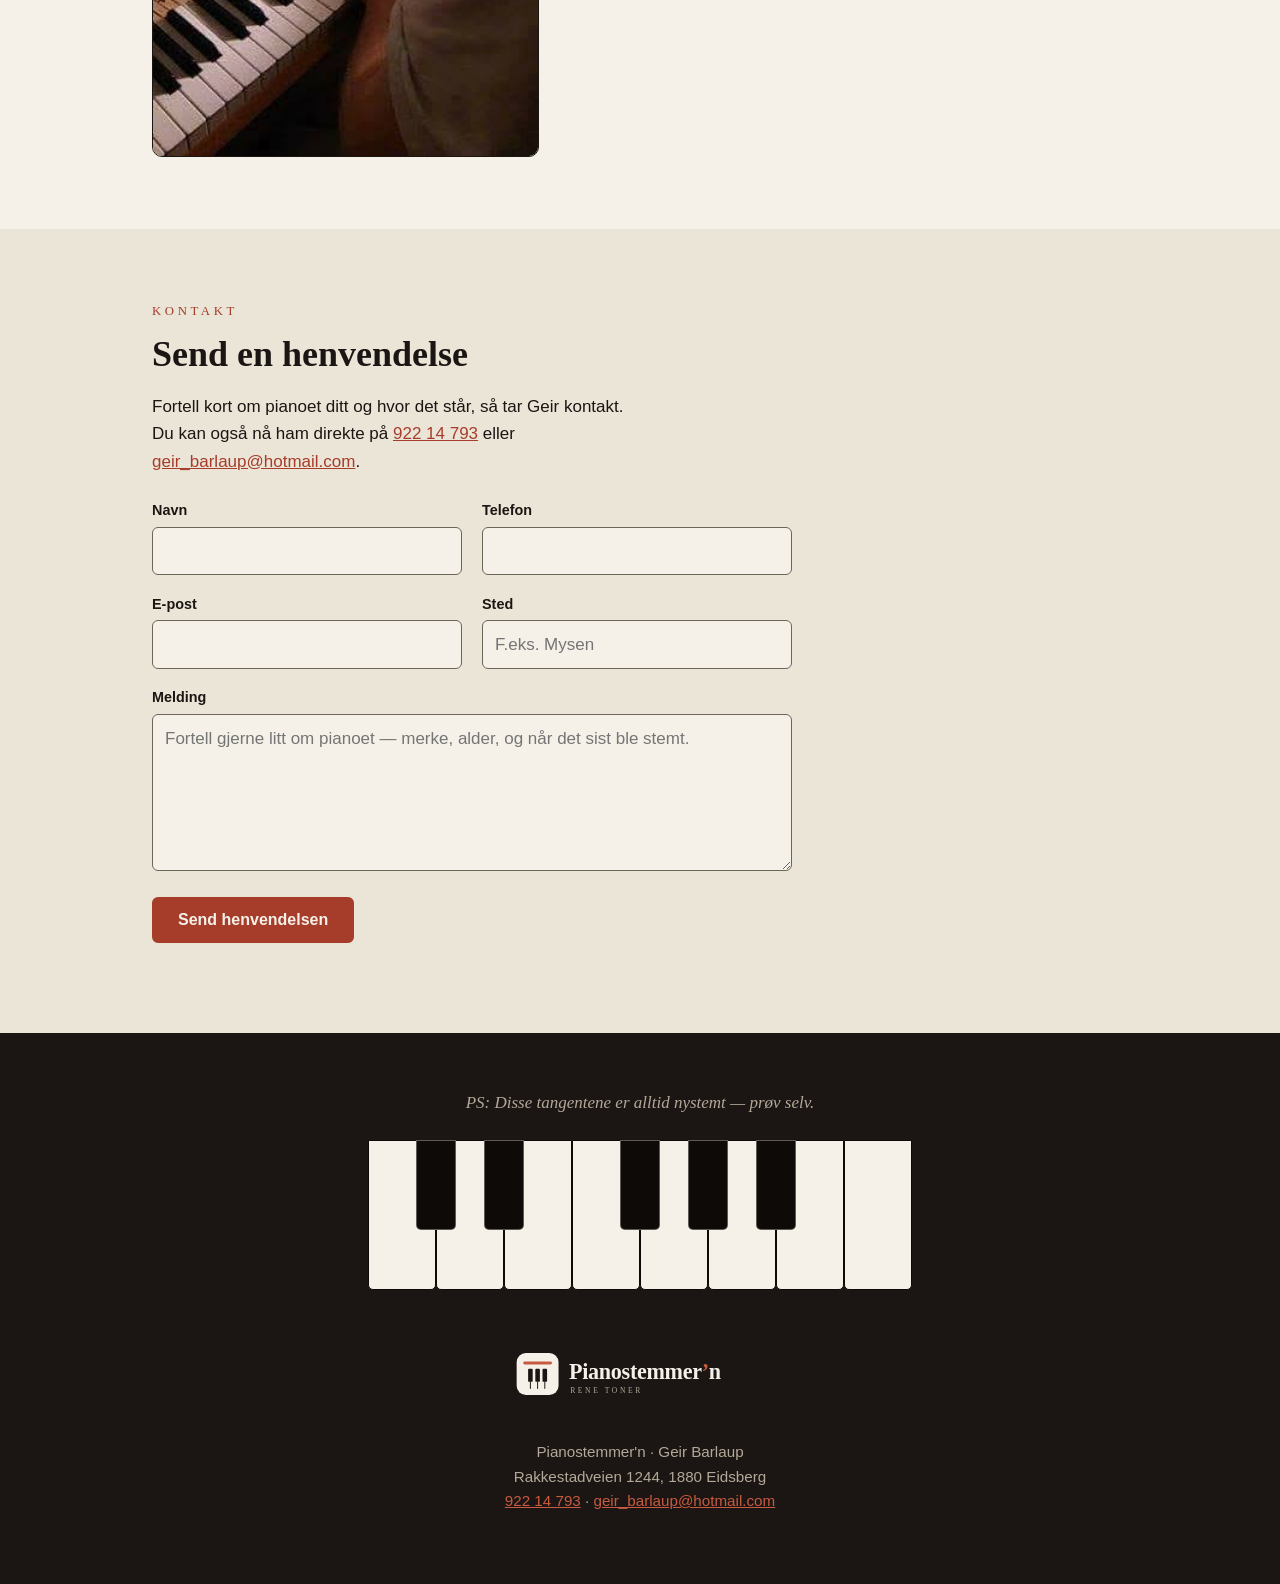
==== commit 6e80d7bc: "FX-pakke 2: stemmespill, 404-side, mus-parallax, streng-scrollbar (#11) - «Klarer du å stemme selv?»" ====
--- a/public/index.html
+++ b/public/index.html
@@ -19,6 +19,7 @@
   <script src="assets/fx.js" defer></script>
 </head>
 <body>
+  <div class="streng" aria-hidden="true"></div>
 
   <!-- Hero-foto: Geert Pieters via Unsplash (Unsplash License, fri kommersiell bruk) -->
   <div class="hero-stage">
@@ -85,6 +86,25 @@
           <button type="button" id="spill-stemt" class="btn">Nystemt piano</button>
         </div>
       </div>
+
+      <div class="demo spill reveal">
+        <h3>Klarer du å stemme selv?</h3>
+        <p>
+          Én streng er sur. Trykk «Spill tonen», lytt etter svevet mot
+          referansetonen, og dra i stemmeskruen til det står helt rent.
+          Det er bokstavelig talt dette Geir driver med — bare med over
+          200 strenger.
+        </p>
+        <div class="spill-rad">
+          <button type="button" id="spill-tone" class="btn">Spill tonen</button>
+          <div class="spill-skrue">
+            <span aria-hidden="true">♭ lavere</span>
+            <input type="range" id="skrue" min="-100" max="100" value="0" step="1" aria-label="Stemmeskrue — juster tonehøyden i cent">
+            <span aria-hidden="true">høyere ♯</span>
+          </div>
+        </div>
+        <p class="spill-status" id="spill-status" aria-live="polite">Trykk «Spill tonen» og lytt etter svevet.</p>
+      </div>
     </section>
 
     <section id="priser" class="section section-alt">
--- a/public/assets/style.css
+++ b/public/assets/style.css
@@ -44,10 +44,11 @@
     linear-gradient(180deg, rgba(27, 22, 19, 0.72) 0%, rgba(27, 22, 19, 0.35) 45%, rgba(27, 22, 19, 0.82) 100%),
     url('hero-piano.jpg');
   background-size: cover;
-  background-position: center 38%;
+  background-position: calc(50% + var(--mx, 0) * 14px) calc(38% + var(--my, 0) * 10px);
   background-attachment: fixed;
   color: var(--ivory);
 }
+.hero { transform: translate(calc(var(--mx, 0) * -7px), calc(var(--my, 0) * -5px)); }
 
 /* Pustende scenelys — to varme lyskjegler i rust og messing */
 .hero-stage::before {
@@ -210,6 +211,45 @@
 .demo h3 { font-size: 1.3rem; margin-top: 0; }
 .demo p { max-width: 58ch; color: var(--ink-soft); }
 .demo-knapper { display: flex; gap: 0.85rem; flex-wrap: wrap; margin-top: 1.1rem; }
+
+/* Stemmespillet */
+.spill-rad {
+  display: flex;
+  gap: 1.25rem;
+  align-items: center;
+  flex-wrap: wrap;
+  margin-top: 1.1rem;
+}
+.spill-skrue {
+  display: flex;
+  align-items: center;
+  gap: 0.6rem;
+  flex: 1 1 16rem;
+  color: var(--ink-soft);
+  font-size: 0.85rem;
+  white-space: nowrap;
+}
+.spill-skrue input[type='range'] { flex: 1 1 auto; accent-color: var(--felt); }
+.spill-status {
+  margin: 0.9rem 0 0;
+  font-family: var(--font-display);
+  font-style: italic;
+  color: var(--ink-soft);
+  min-height: 1.6em;
+}
+
+/* Pianostreng-scrollbar */
+.streng {
+  position: fixed;
+  top: 0;
+  left: 0;
+  height: 3px;
+  width: 0;
+  z-index: 50;
+  background: linear-gradient(90deg, var(--felt-bright), #dfa86a);
+  box-shadow: 0 0 8px rgba(198, 91, 65, 0.55);
+  pointer-events: none;
+}
 
 /* Parallax-stripe mellom seksjoner */
 .parallax-band {
@@ -384,6 +424,26 @@
 .site-footer a { color: var(--felt-bright); }
 .footer-logo { height: 56px; width: auto; margin-bottom: 1rem; }
 
+/* 404 — mørk scene */
+.side-404 {
+  background: var(--ebony);
+  color: var(--ivory);
+}
+.feilscene {
+  min-height: 100vh;
+  display: flex;
+  flex-direction: column;
+  align-items: center;
+  justify-content: center;
+  text-align: center;
+  padding: 2rem 1.5rem;
+}
+.feillogo { height: 64px; width: auto; margin-bottom: 2rem; }
+.feilscene .eyebrow { color: var(--felt-bright); }
+.feilscene h1 { font-size: clamp(2rem, 6vw, 3.25rem); }
+.feilscene p { max-width: 44ch; color: var(--ivory-soft); }
+.feilknapper { display: flex; gap: 0.85rem; flex-wrap: wrap; justify-content: center; margin-top: 1.5rem; }
+
 /* Takk-siden */
 .thanks {
   min-height: 80vh;
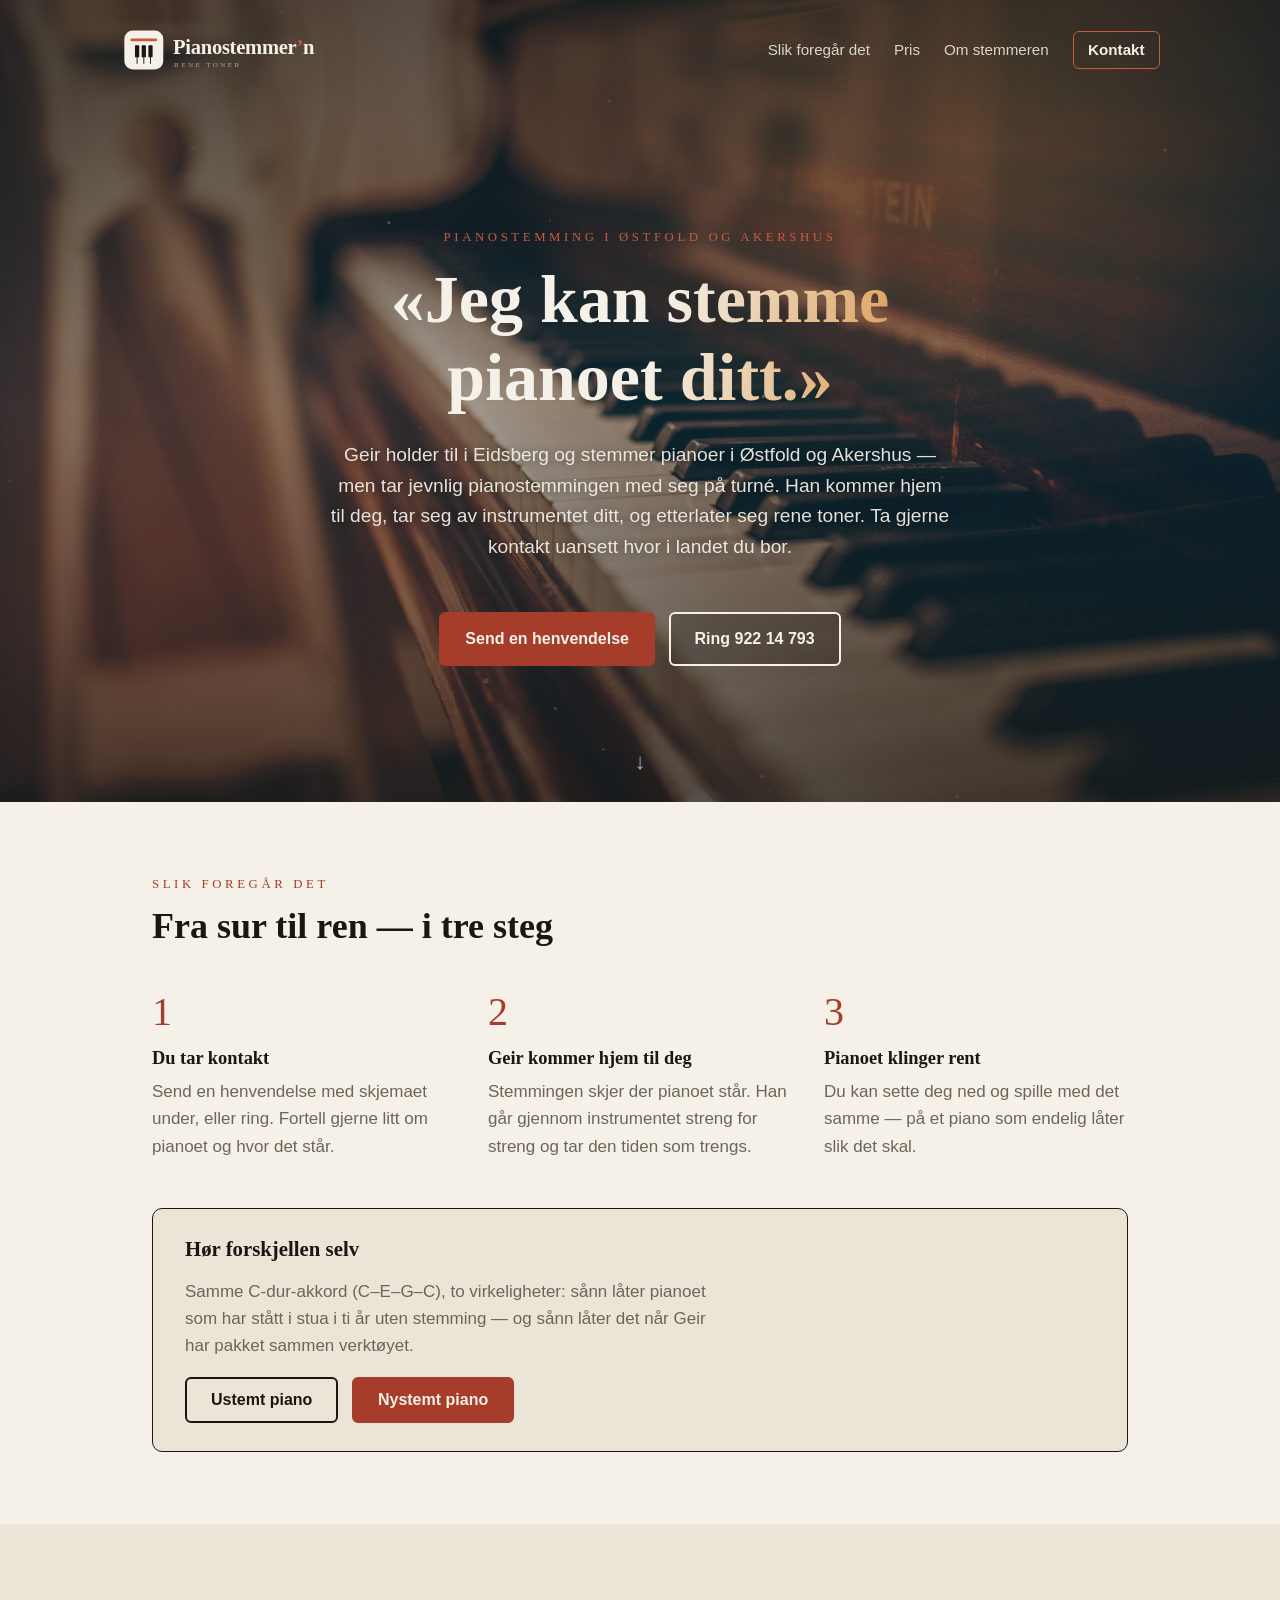
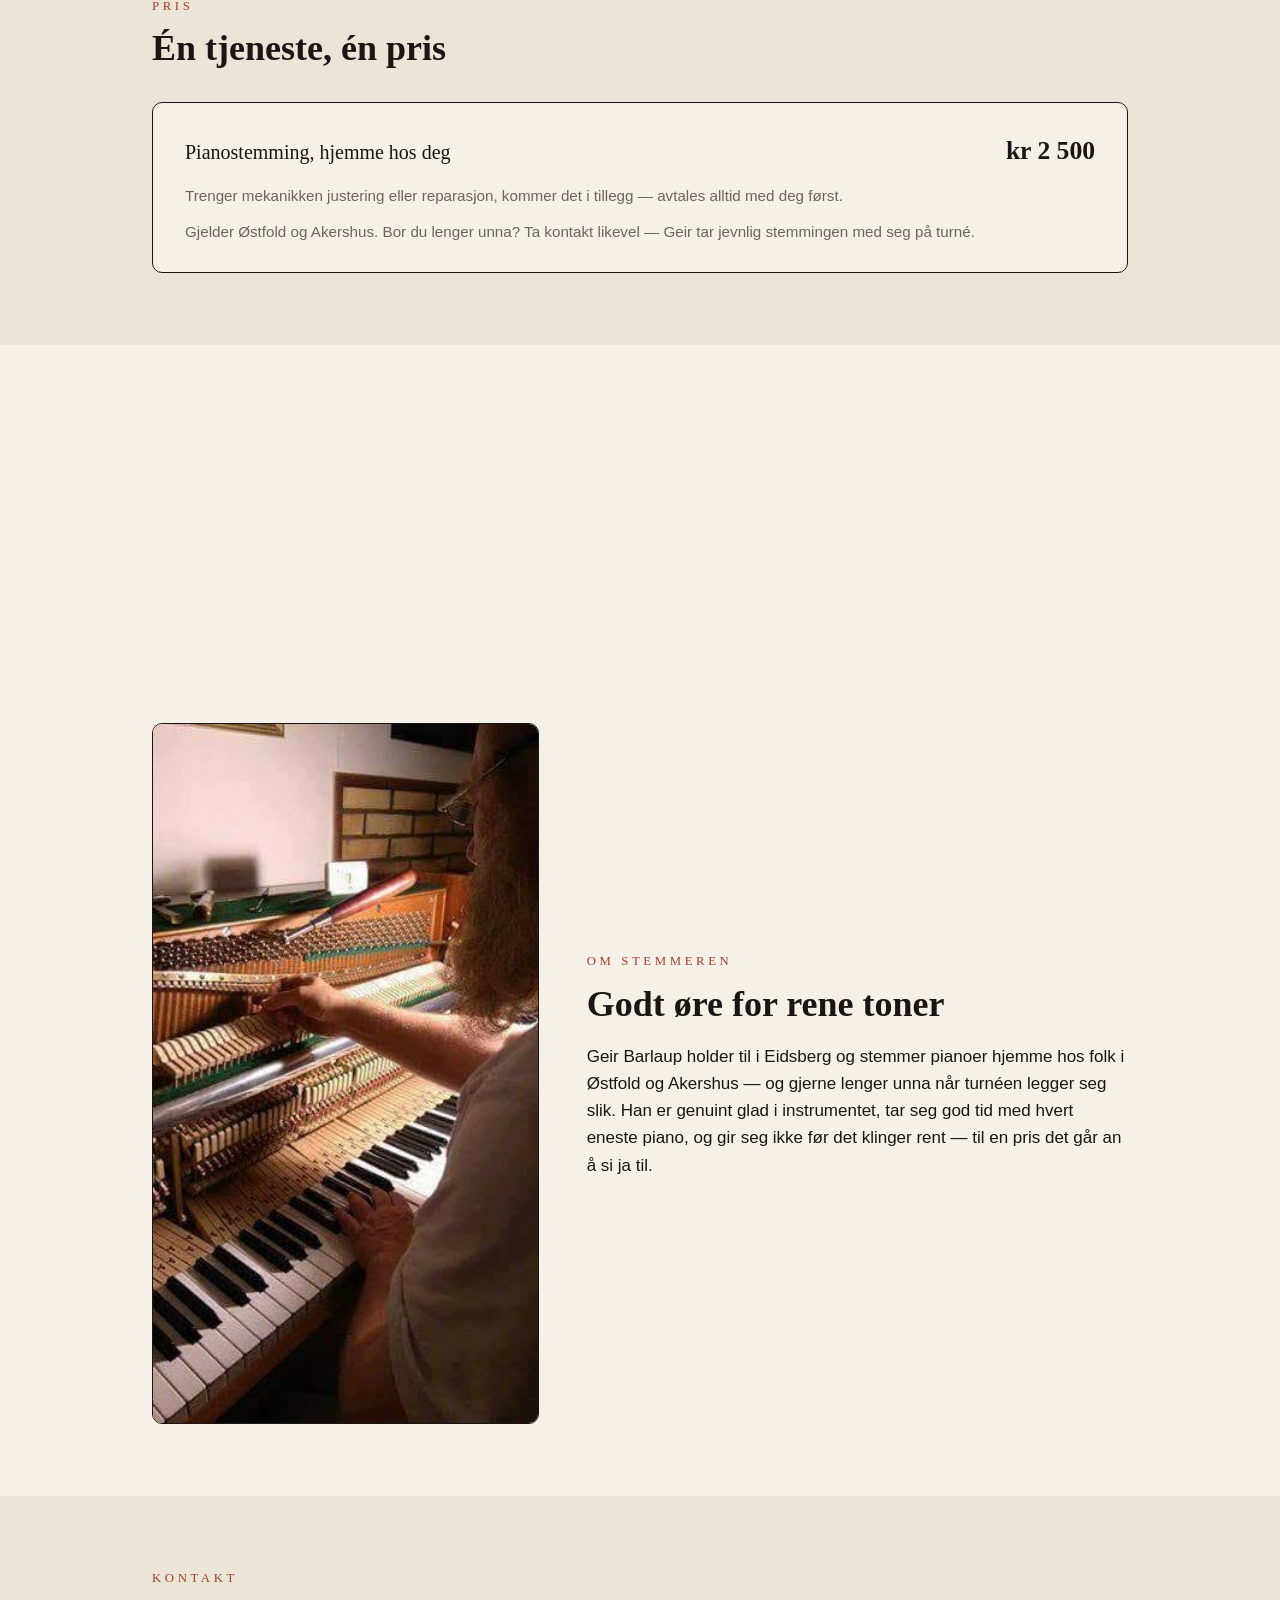
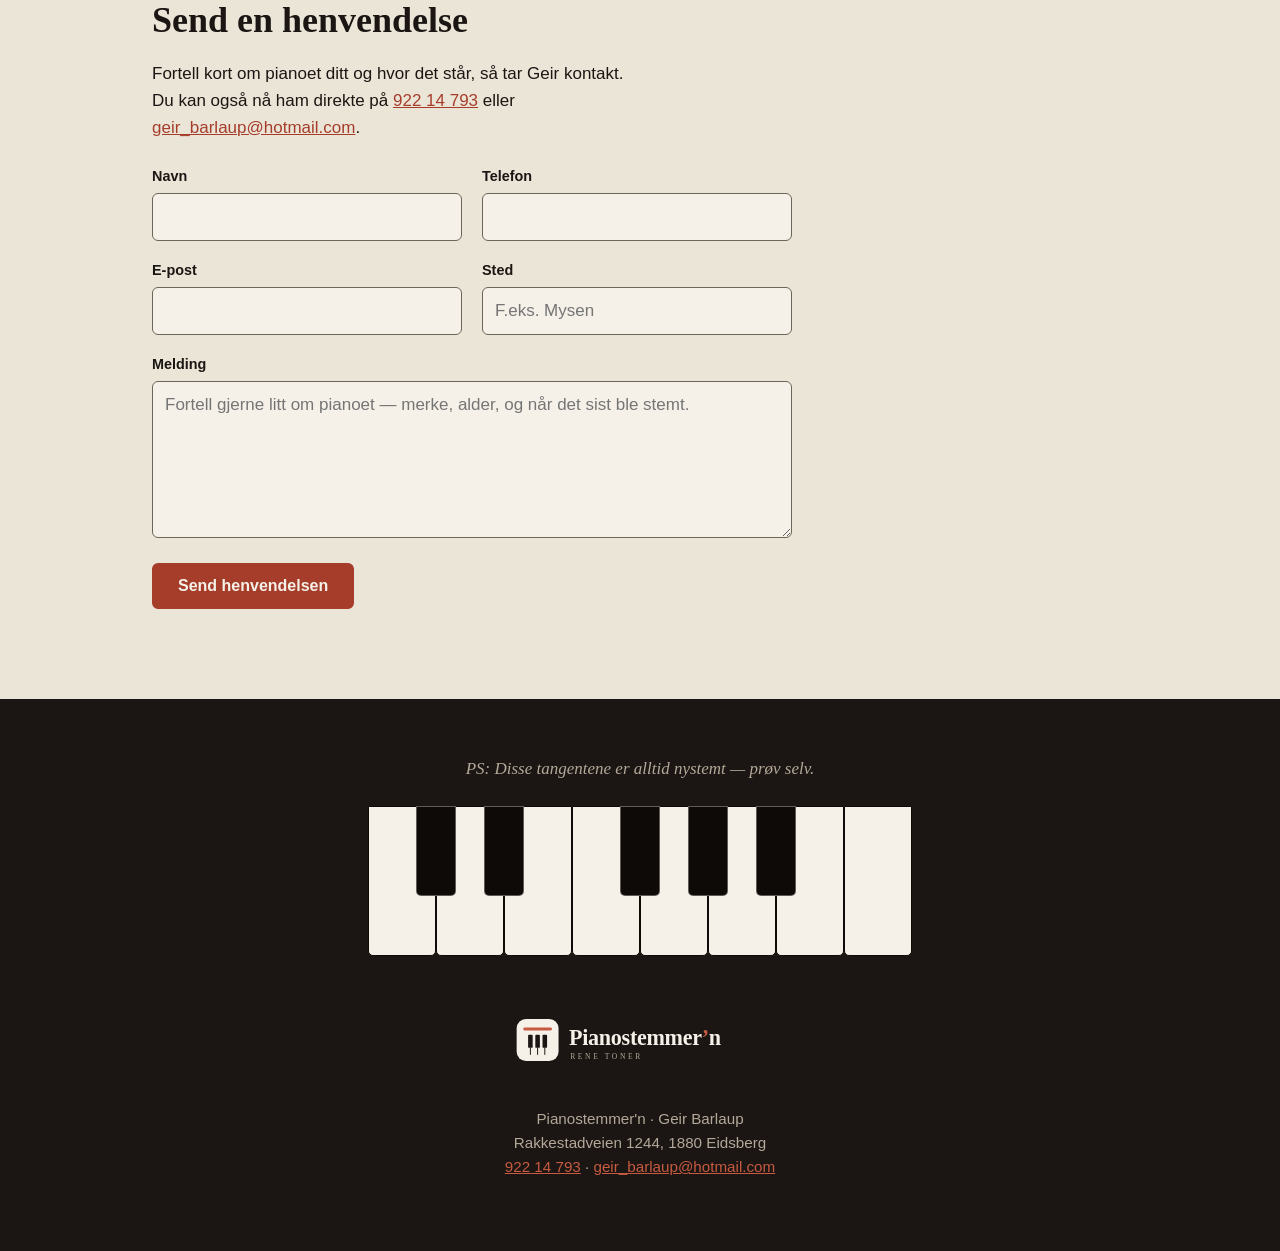
==== commit 92d98f2e: "Fjern stemmespillet — beholder demo, 404, parallax og streng (#11) Frodes beslutning: spillet konkur" ====
--- a/public/index.html
+++ b/public/index.html
@@ -87,24 +87,6 @@
         </div>
       </div>
 
-      <div class="demo spill reveal">
-        <h3>Klarer du å stemme selv?</h3>
-        <p>
-          Én streng er sur. Trykk «Spill tonen», lytt etter svevet mot
-          referansetonen, og dra i stemmeskruen til det står helt rent.
-          Det er bokstavelig talt dette Geir driver med — bare med over
-          200 strenger.
-        </p>
-        <div class="spill-rad">
-          <button type="button" id="spill-tone" class="btn">Spill tonen</button>
-          <div class="spill-skrue">
-            <span aria-hidden="true">♭ lavere</span>
-            <input type="range" id="skrue" min="-100" max="100" value="0" step="1" aria-label="Stemmeskrue — juster tonehøyden i cent">
-            <span aria-hidden="true">høyere ♯</span>
-          </div>
-        </div>
-        <p class="spill-status" id="spill-status" aria-live="polite">Trykk «Spill tonen» og lytt etter svevet.</p>
-      </div>
     </section>
 
     <section id="priser" class="section section-alt">
--- a/public/assets/style.css
+++ b/public/assets/style.css
@@ -211,32 +211,6 @@
 .demo h3 { font-size: 1.3rem; margin-top: 0; }
 .demo p { max-width: 58ch; color: var(--ink-soft); }
 .demo-knapper { display: flex; gap: 0.85rem; flex-wrap: wrap; margin-top: 1.1rem; }
-
-/* Stemmespillet */
-.spill-rad {
-  display: flex;
-  gap: 1.25rem;
-  align-items: center;
-  flex-wrap: wrap;
-  margin-top: 1.1rem;
-}
-.spill-skrue {
-  display: flex;
-  align-items: center;
-  gap: 0.6rem;
-  flex: 1 1 16rem;
-  color: var(--ink-soft);
-  font-size: 0.85rem;
-  white-space: nowrap;
-}
-.spill-skrue input[type='range'] { flex: 1 1 auto; accent-color: var(--felt); }
-.spill-status {
-  margin: 0.9rem 0 0;
-  font-family: var(--font-display);
-  font-style: italic;
-  color: var(--ink-soft);
-  min-height: 1.6em;
-}
 
 /* Pianostreng-scrollbar */
 .streng {
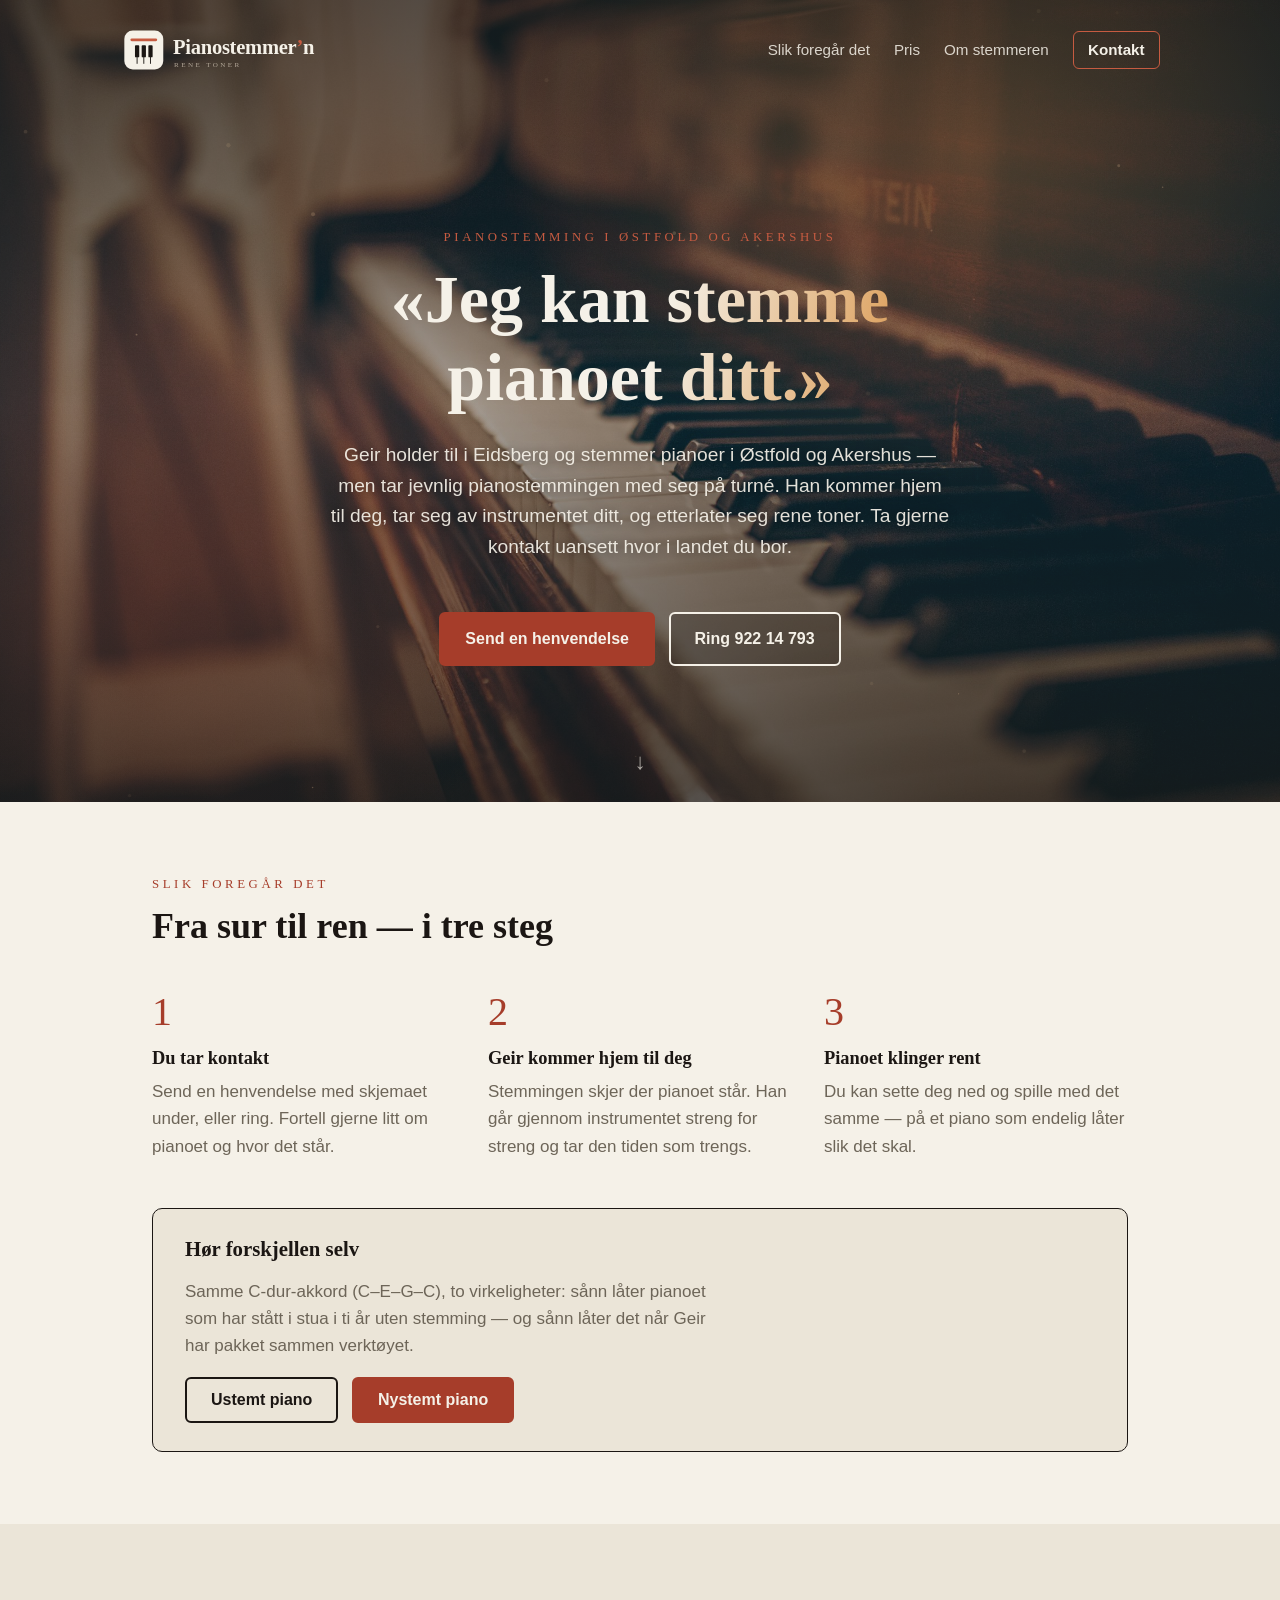
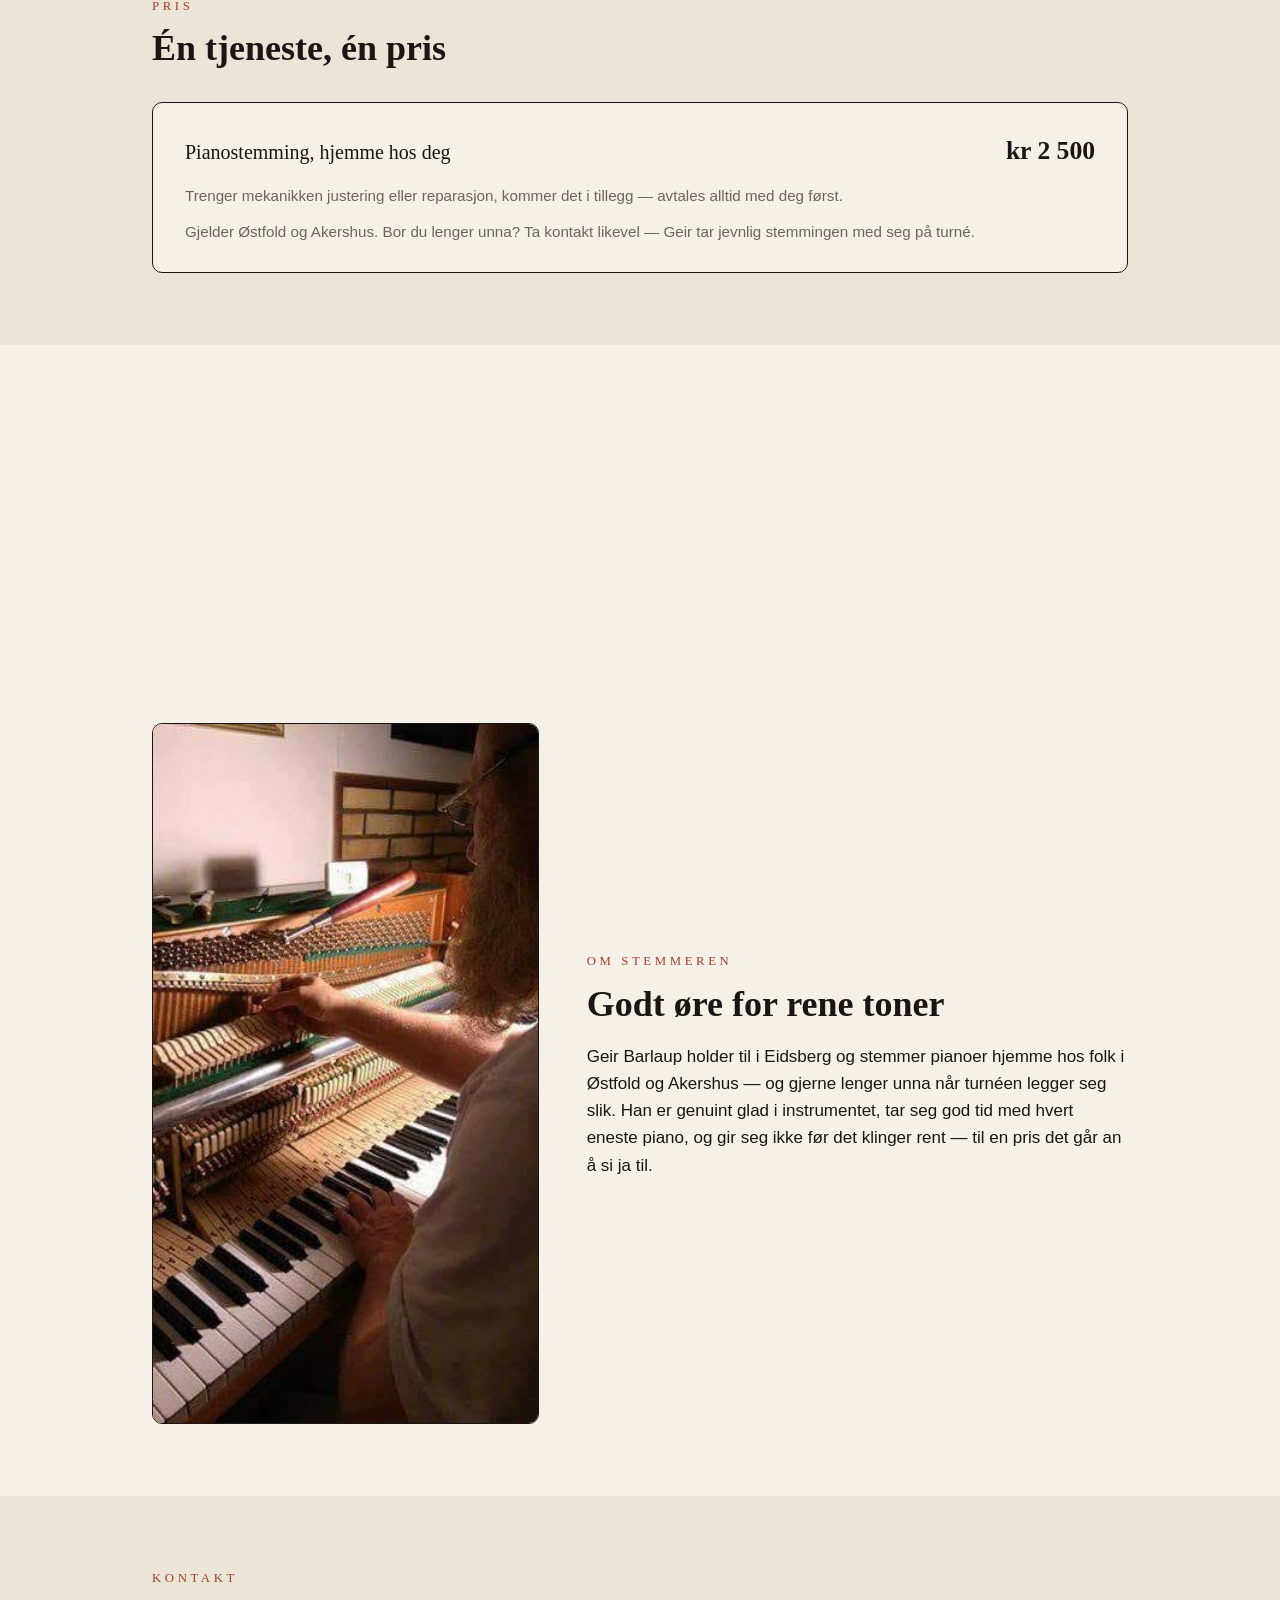
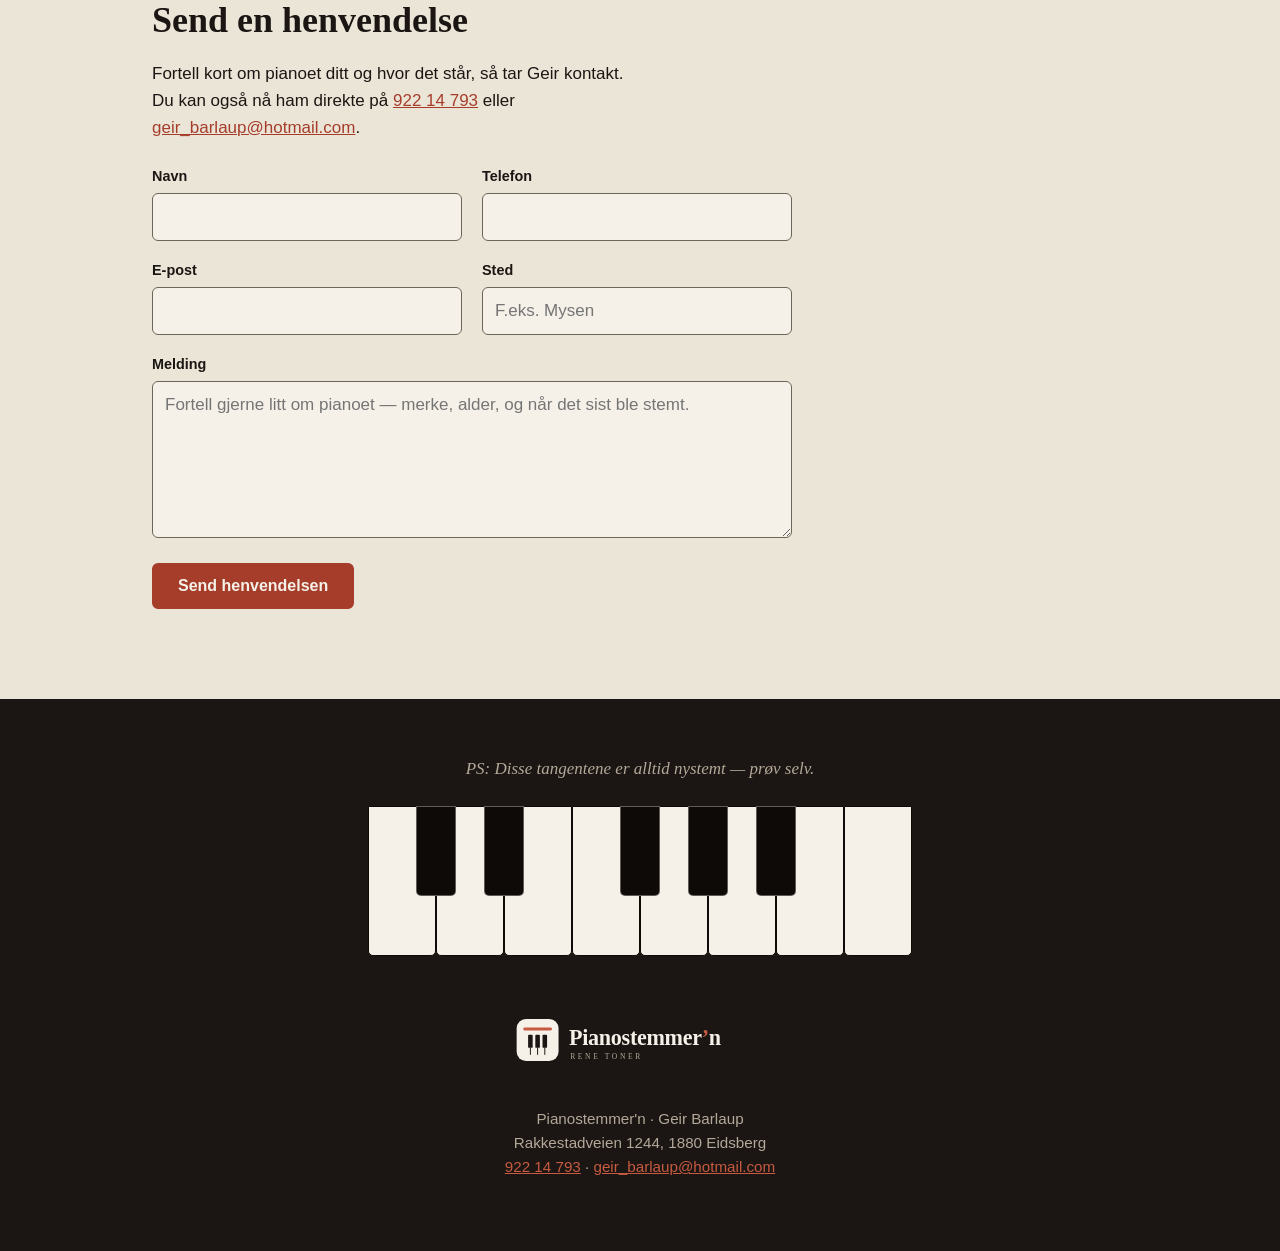
==== commit 90722f5d: "SEO: robots.txt, sitemap.xml og JSON-LD LocalBusiness (#12) Co-Authored-By: Claude Fable 5 <noreply@" ====
--- a/public/index.html
+++ b/public/index.html
@@ -17,6 +17,32 @@
   <link rel="stylesheet" href="assets/style.css">
   <script>document.documentElement.classList.add('js');</script>
   <script src="assets/fx.js" defer></script>
+  <script type="application/ld+json">
+  {
+    "@context": "https://schema.org",
+    "@type": "LocalBusiness",
+    "name": "Pianostemmer'n",
+    "description": "Geir Barlaup stemmer pianoet ditt hjemme hos deg i Østfold og Akershus — og tar gjerne turen lenger.",
+    "url": "https://pianostemmern.no/",
+    "telephone": "+4792214793",
+    "email": "geir_barlaup@hotmail.com",
+    "image": "https://pianostemmern.no/assets/geir-stemmer.jpg",
+    "address": {
+      "@type": "PostalAddress",
+      "streetAddress": "Rakkestadveien 1244",
+      "postalCode": "1880",
+      "addressLocality": "Eidsberg",
+      "addressCountry": "NO"
+    },
+    "areaServed": ["Østfold", "Akershus"],
+    "makesOffer": {
+      "@type": "Offer",
+      "name": "Pianostemming, hjemme hos deg",
+      "price": "2500",
+      "priceCurrency": "NOK"
+    }
+  }
+  </script>
 </head>
 <body>
   <div class="streng" aria-hidden="true"></div>
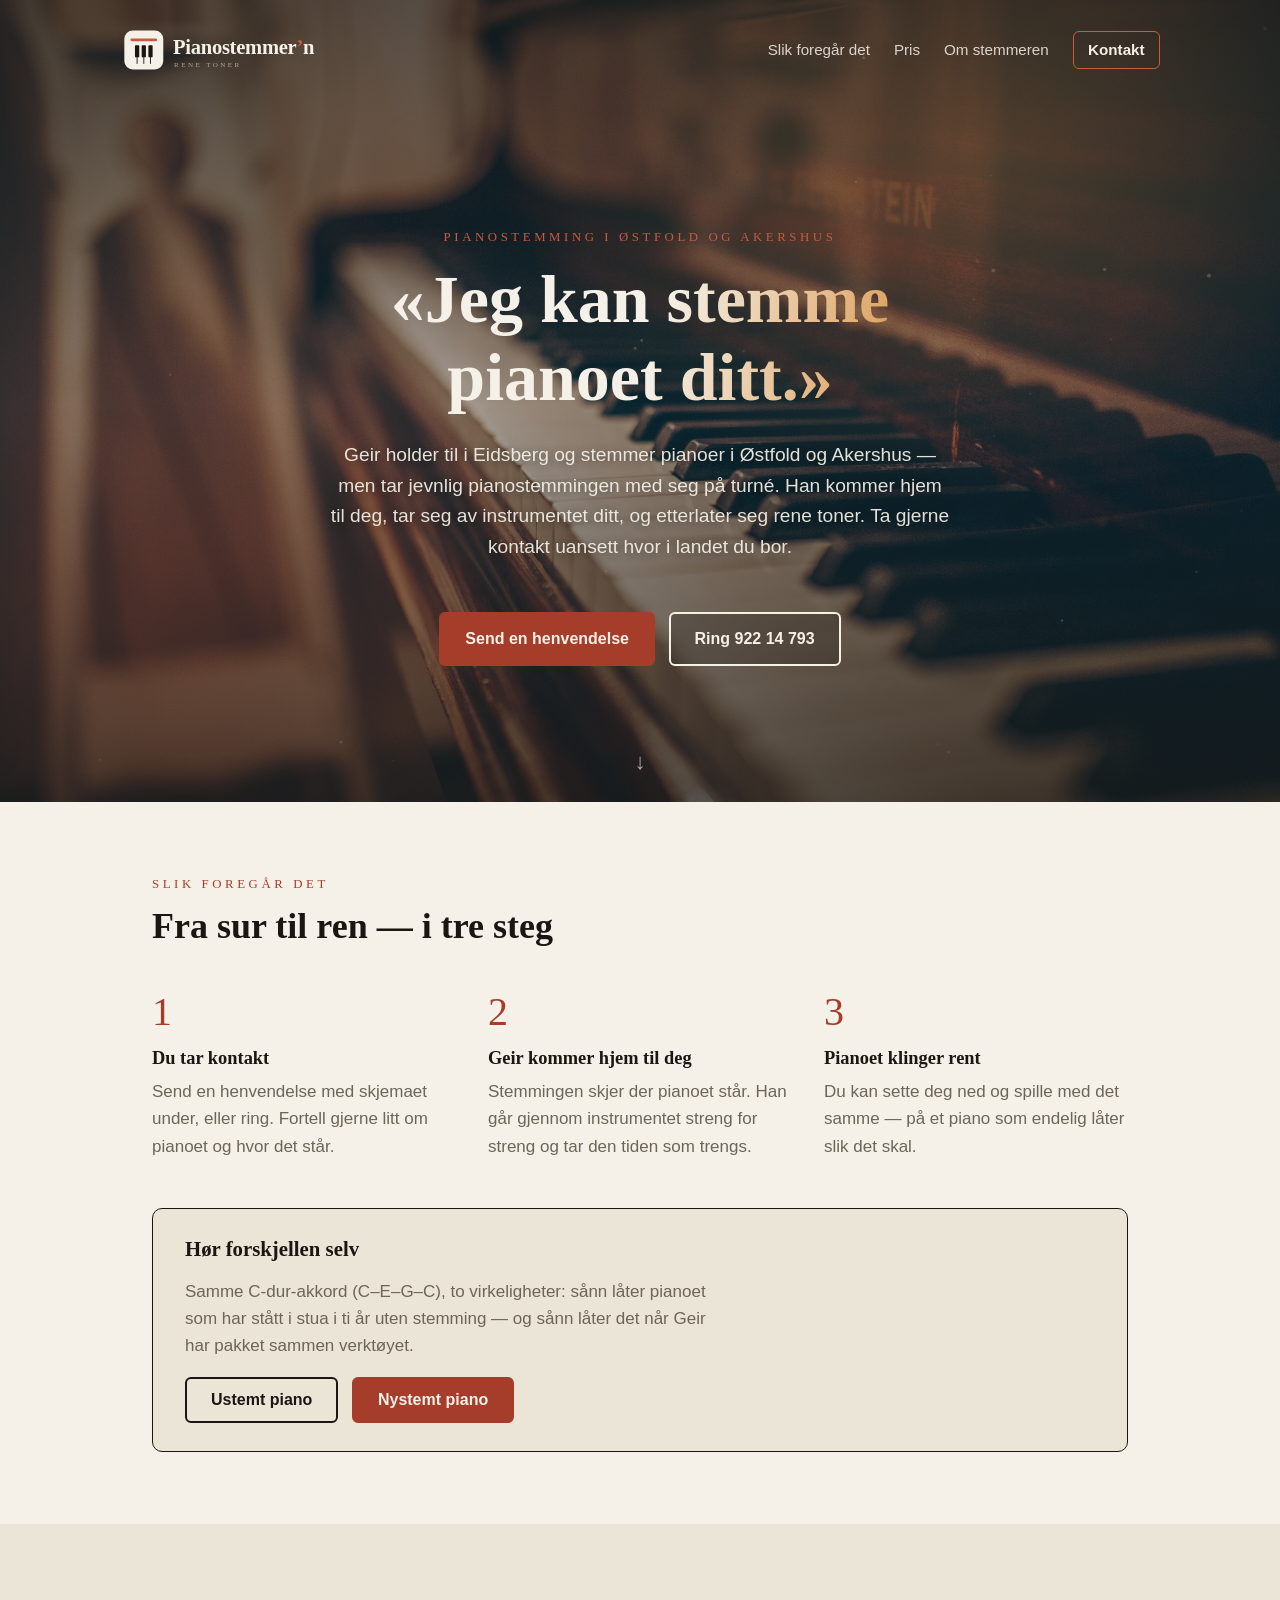
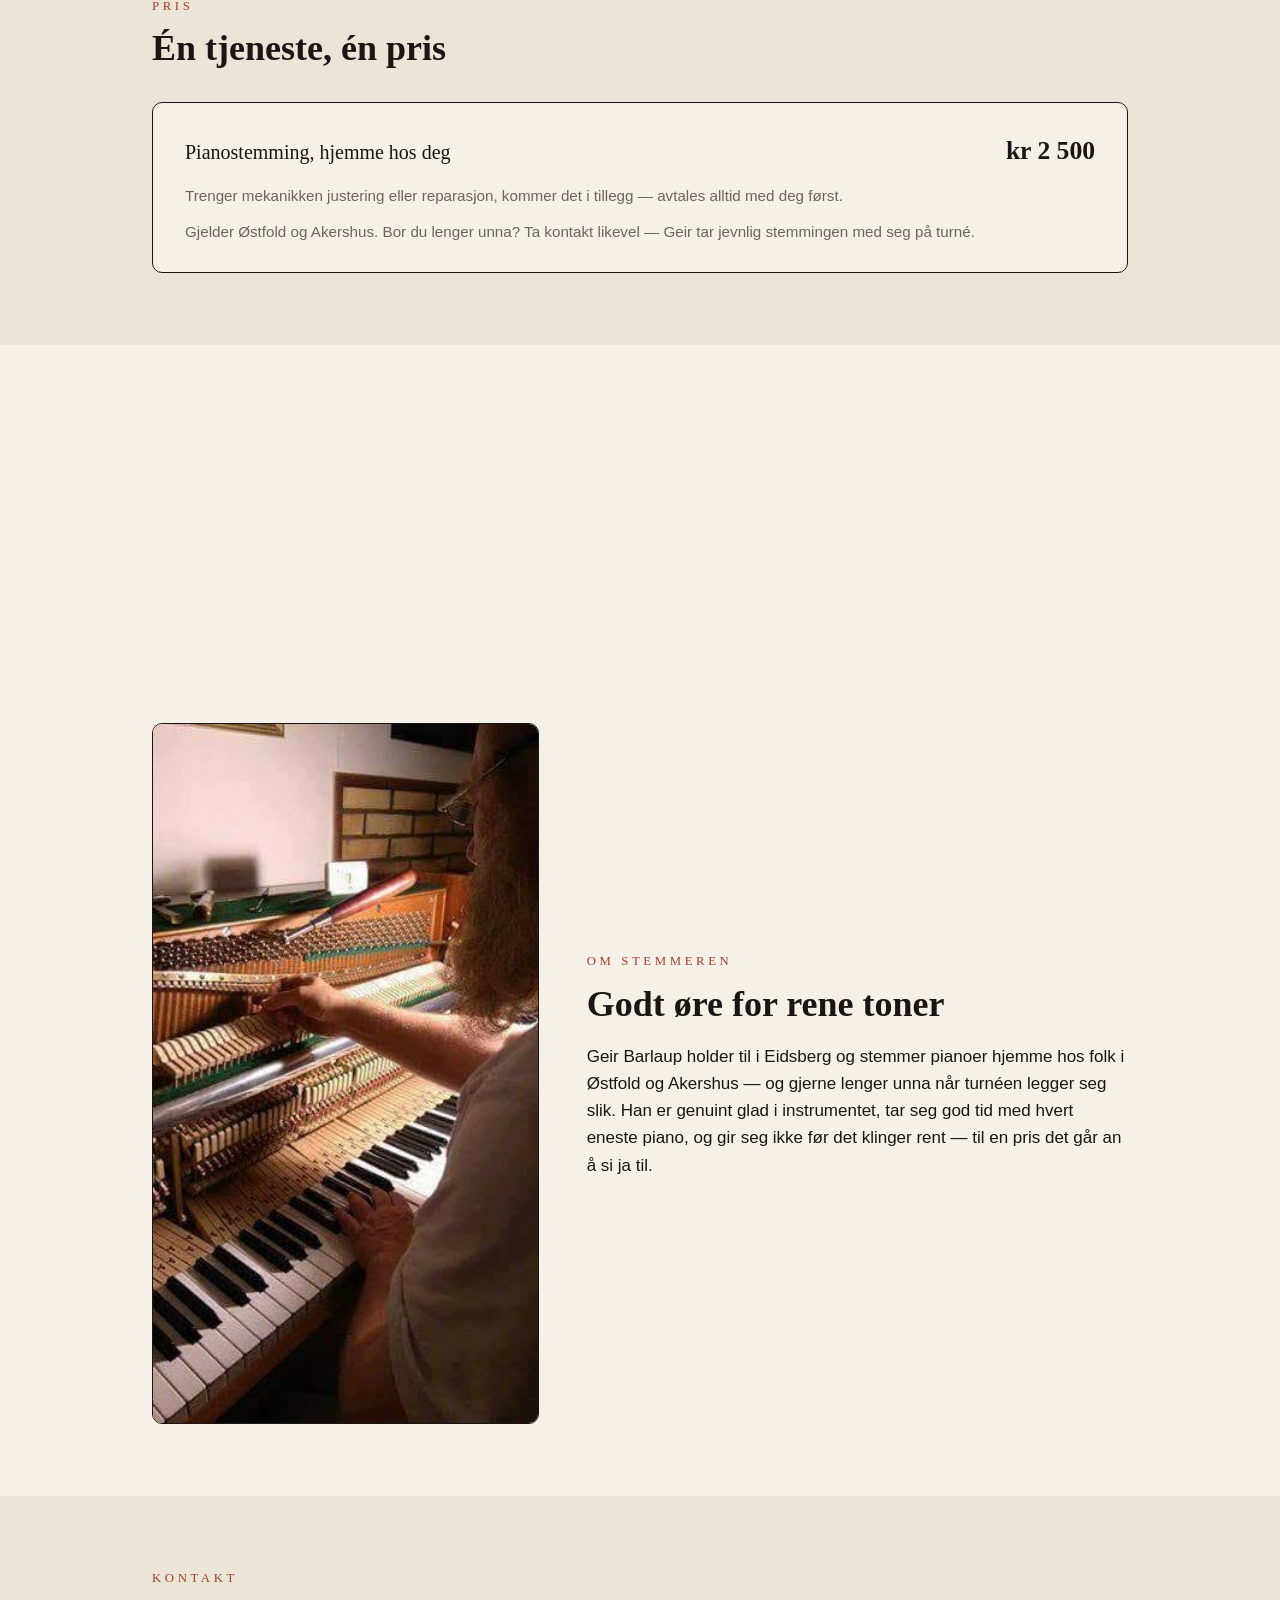
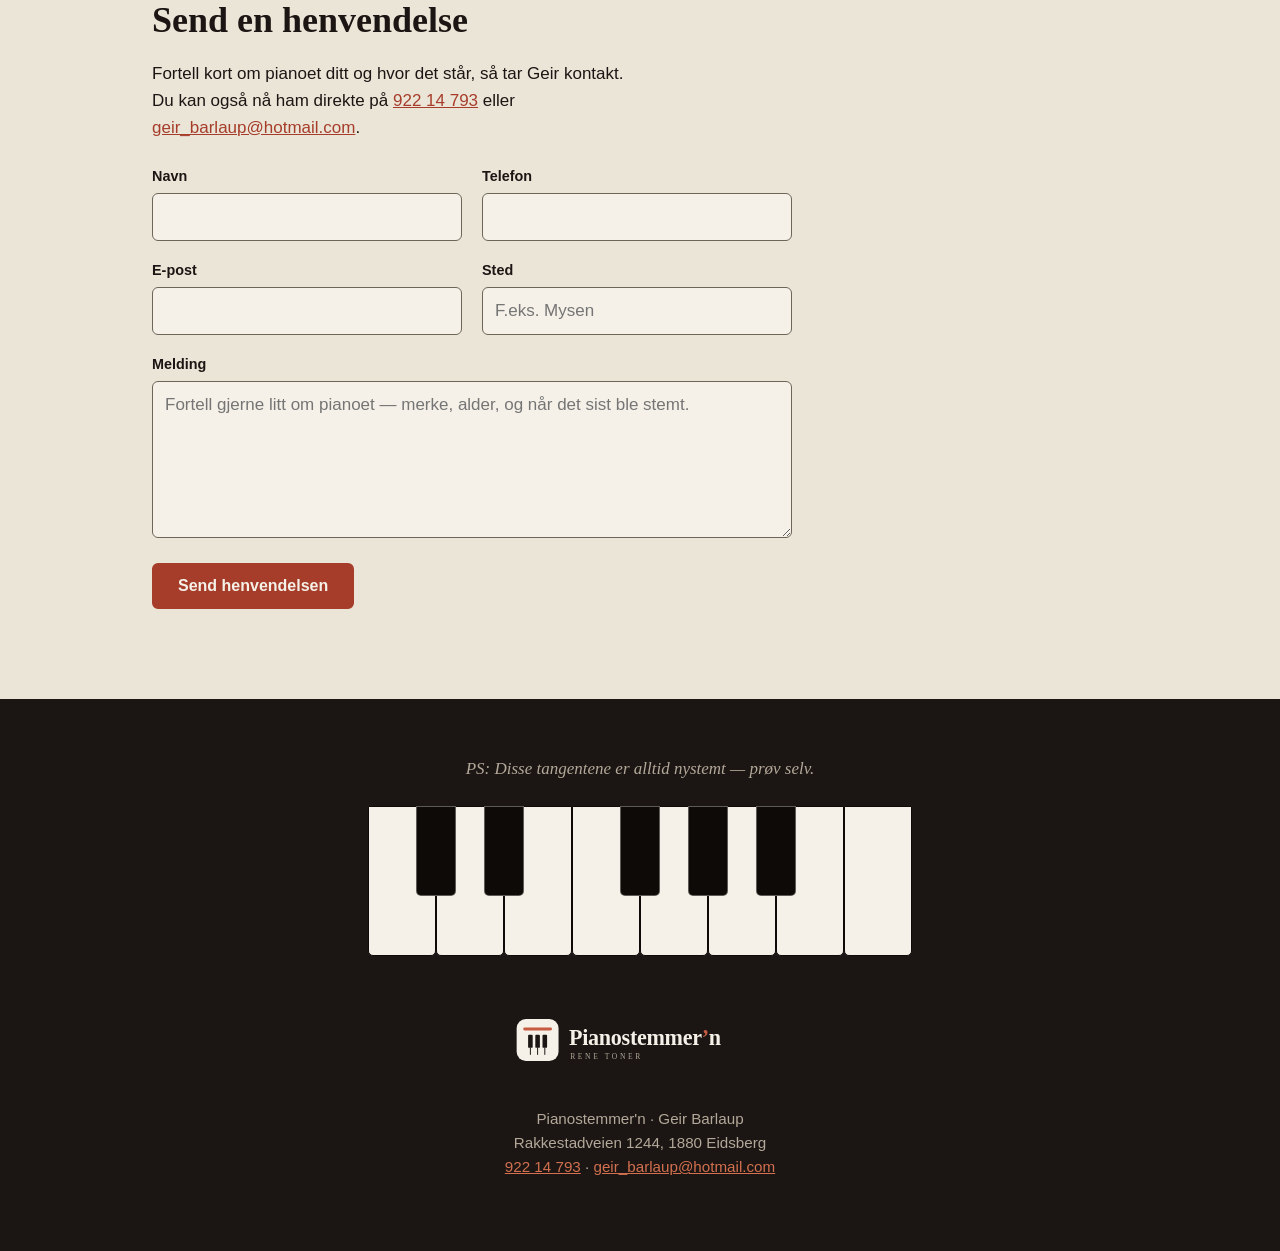
==== commit 7001c7eb: "Lansering: kontrastfiks på footer-lenker + preload av hero-bildet (#7) Lighthouse-funn: footer-lenke" ====
--- a/public/index.html
+++ b/public/index.html
@@ -13,6 +13,7 @@
   <meta property="og:url" content="https://pianostemmern.no/">
   <meta property="og:locale" content="nb_NO">
   <link rel="icon" type="image/svg+xml" href="assets/logo-mark.svg">
+  <link rel="preload" as="image" href="assets/hero-piano.jpg" fetchpriority="high">
   <link rel="stylesheet" href="assets/brand.css">
   <link rel="stylesheet" href="assets/style.css">
   <script>document.documentElement.classList.add('js');</script>
--- a/public/assets/brand.css
+++ b/public/assets/brand.css
@@ -8,6 +8,7 @@
   --ebony: #1b1613; /* mørk scene — dyp varm nesten-sort */
   --felt: #a63d2a; /* aksent — stemmefilt-rød; knapper og lenker på lyst */
   --felt-bright: #c65b41; /* aksent på mørk bakgrunn (kontrast) */
+  --felt-lys: #d2704f; /* lenketekst på mørk bakgrunn — består WCAG AA (5.3:1) */
   --felt-dark: #872f1f; /* hover/aktiv på aksentelementer */
   --ink-soft: #6d6558; /* dempet tekst på lys bakgrunn */
   --ivory-soft: #b3a899; /* dempet tekst på mørk bakgrunn */
--- a/public/assets/style.css
+++ b/public/assets/style.css
@@ -395,7 +395,7 @@
   text-align: center;
   font-size: 0.95rem;
 }
-.site-footer a { color: var(--felt-bright); }
+.site-footer a { color: var(--felt-lys); }
 .footer-logo { height: 56px; width: auto; margin-bottom: 1rem; }
 
 /* 404 — mørk scene */
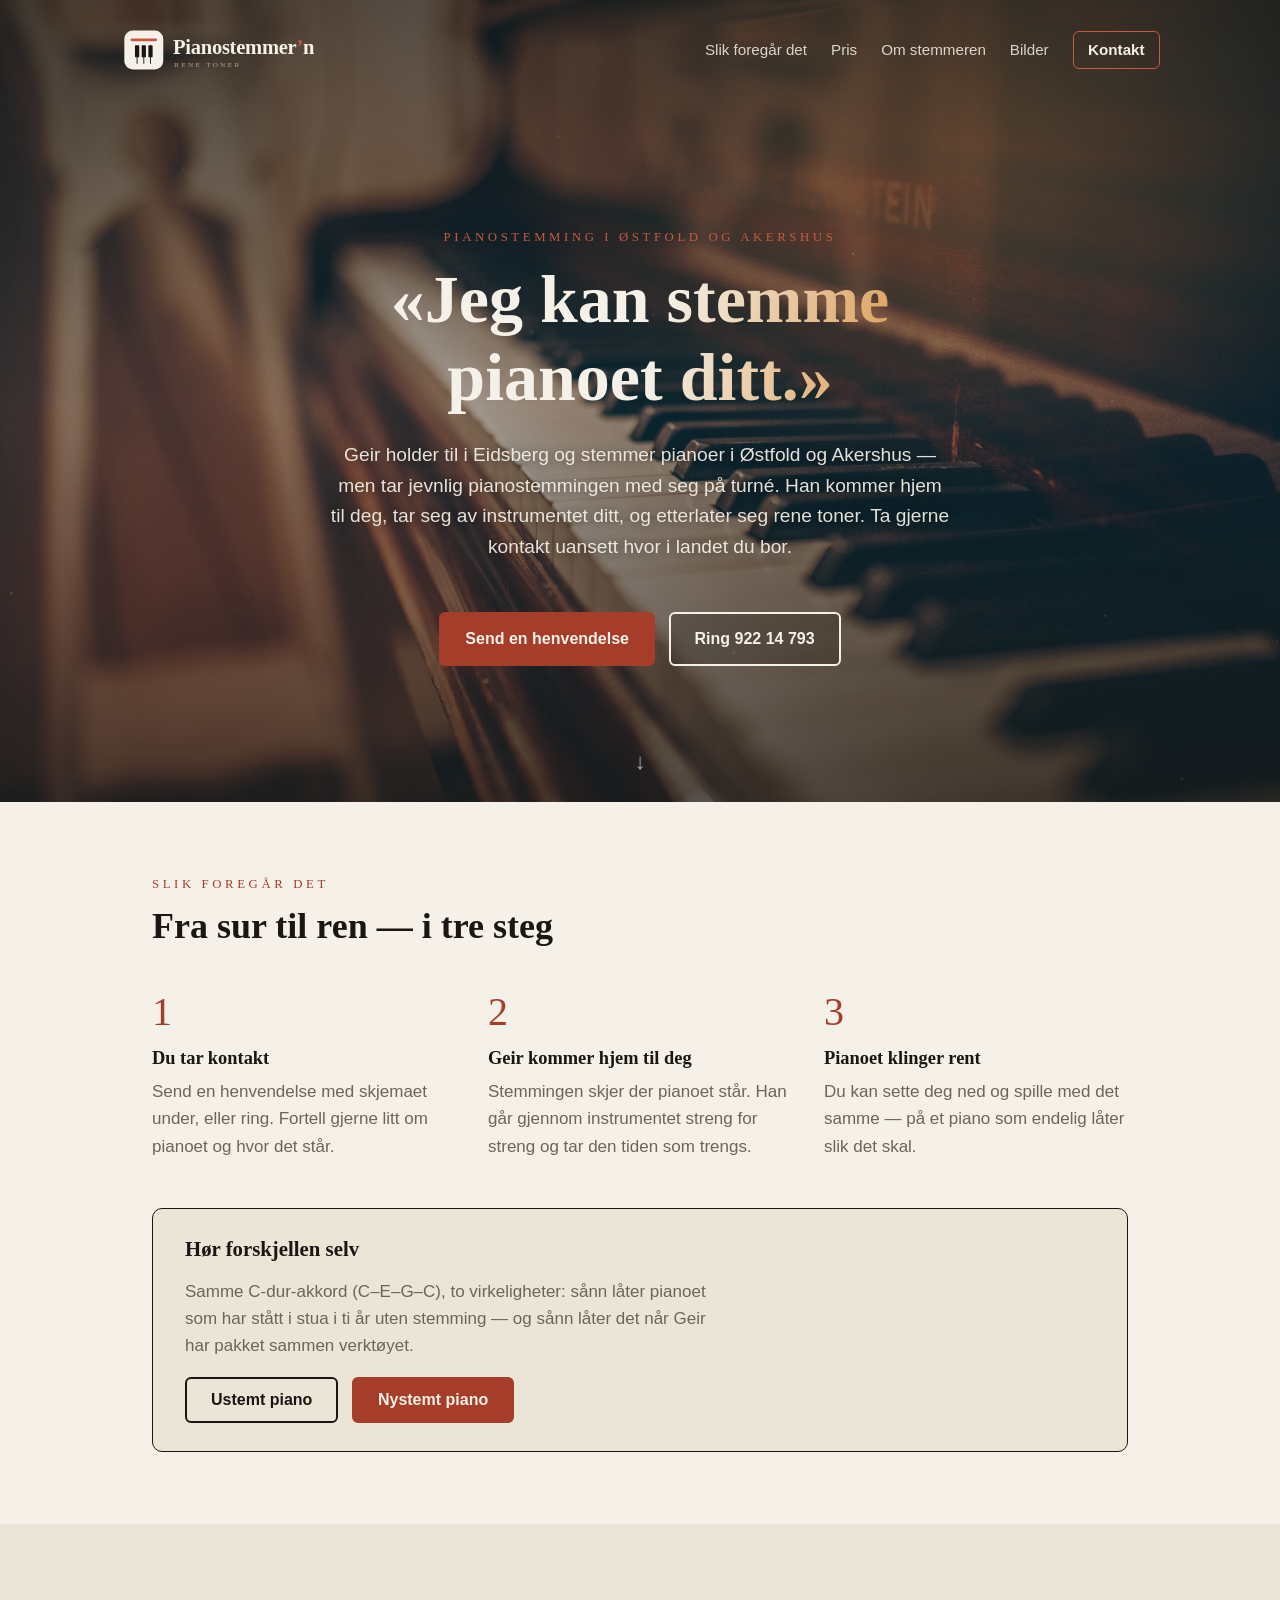
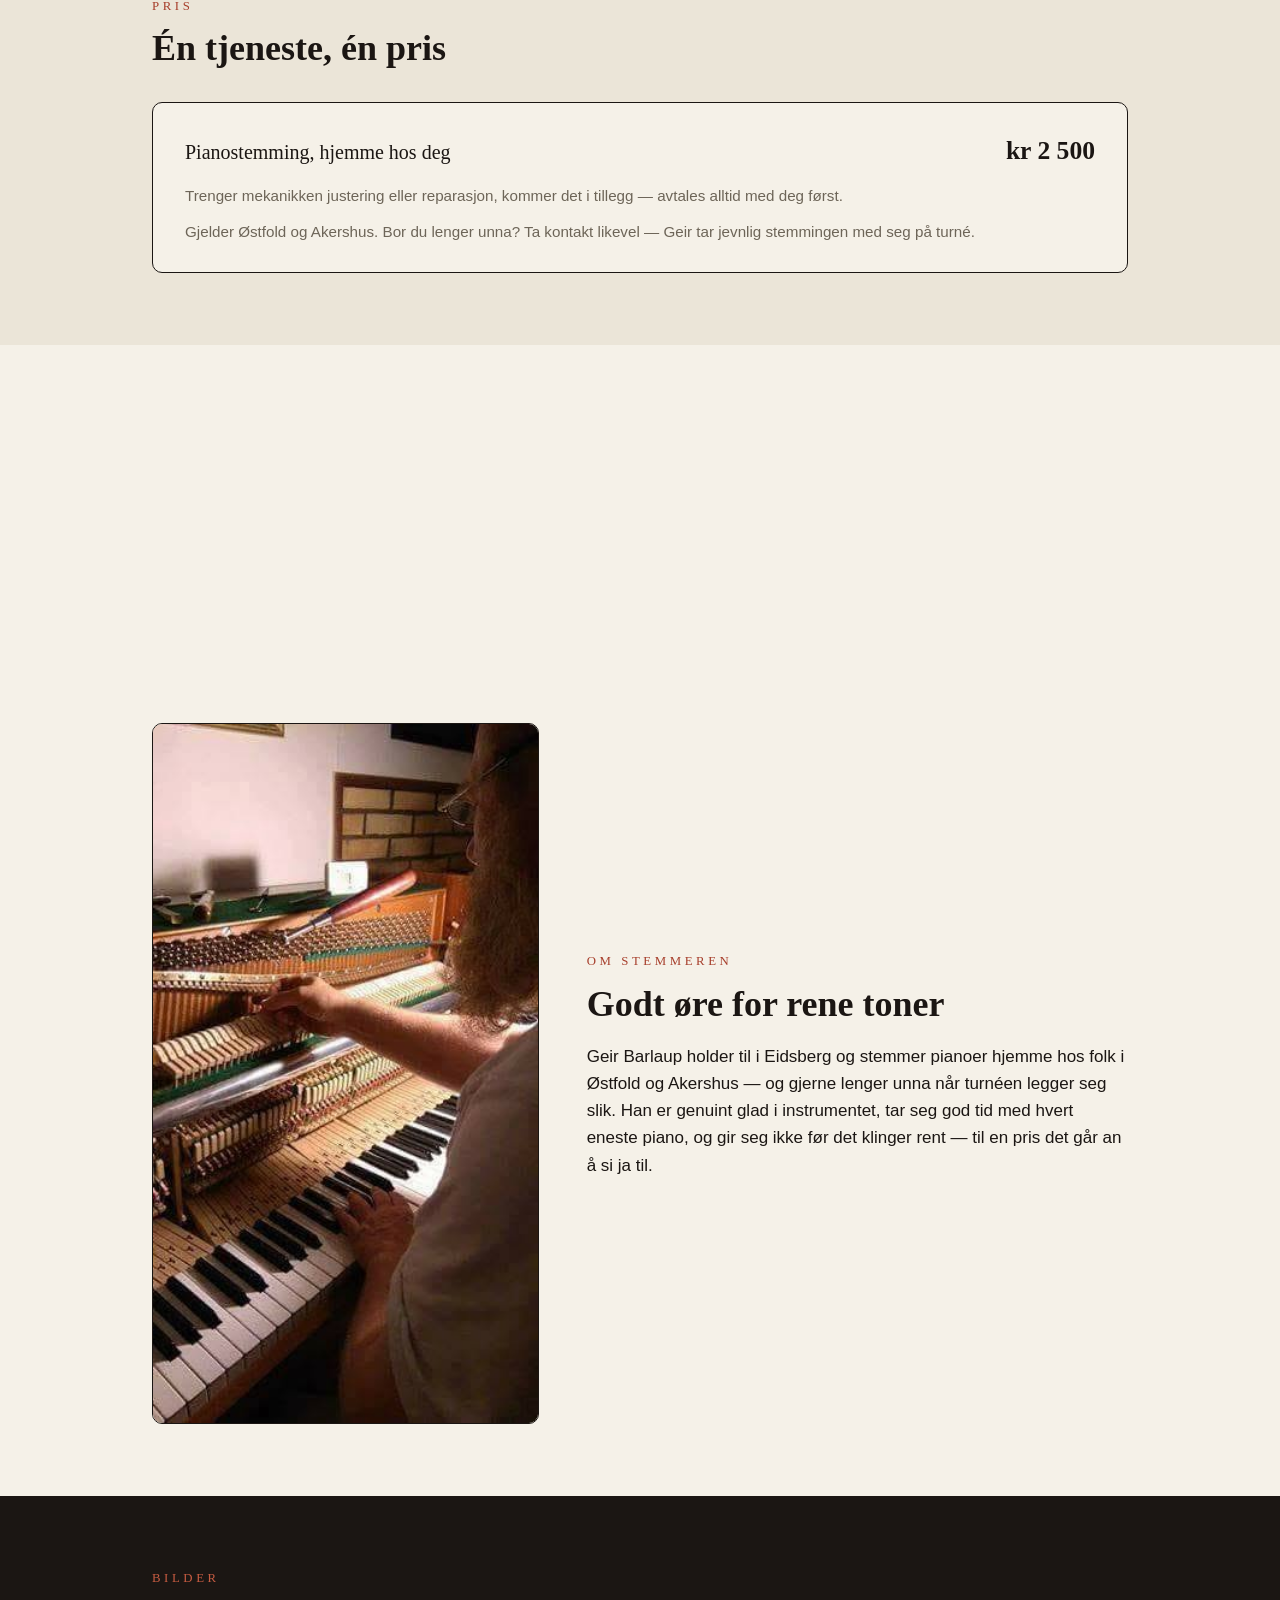
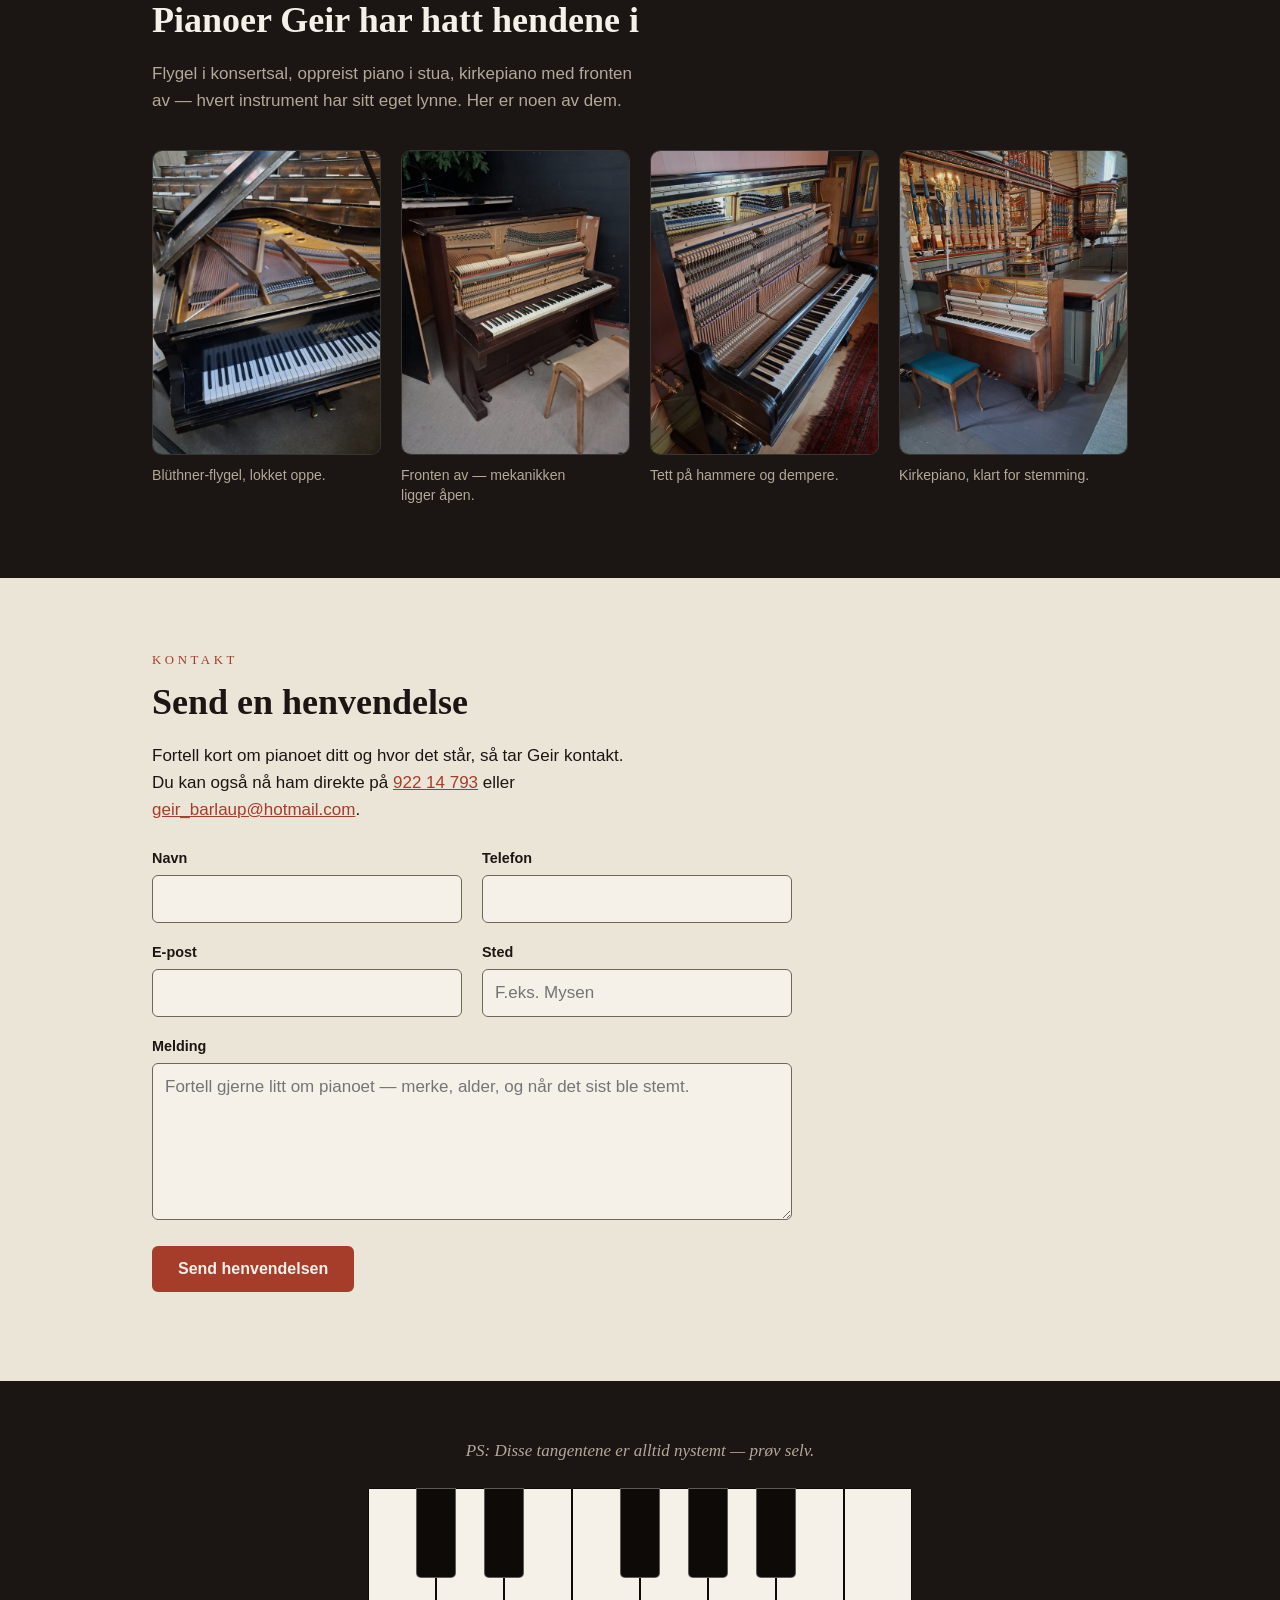
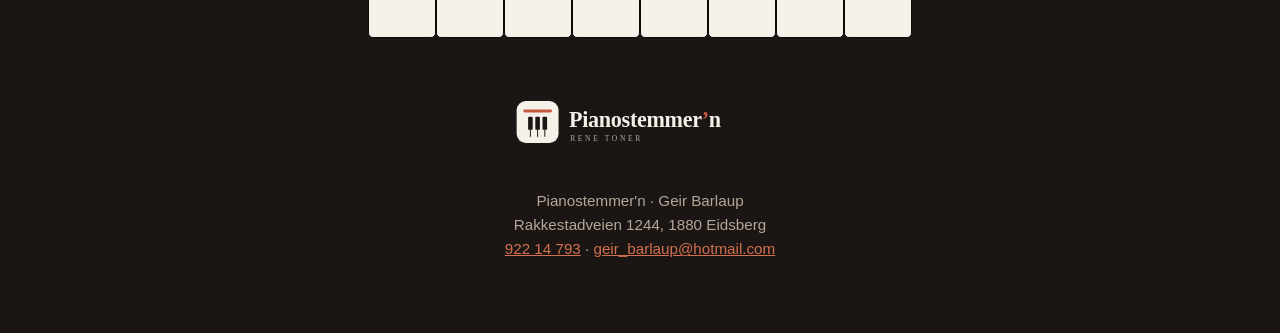
==== commit 13e49019: "Galleri: bilder fra Geirs jobber, med storvisning Fire bilder fra ekte oppdrag — flygel i sal, piano" ====
--- a/public/index.html
+++ b/public/index.html
@@ -49,14 +49,17 @@
   <div class="streng" aria-hidden="true"></div>
 
   <!-- Hero-foto: Geert Pieters via Unsplash (Unsplash License, fri kommersiell bruk) -->
-  <div class="hero-stage">
+  <div class="hero-stage" id="topp">
     <canvas class="stov" aria-hidden="true"></canvas>
     <header class="site-header">
       <img src="assets/logo-lys.svg" alt="Pianostemmer'n — rene toner" class="logo">
       <nav aria-label="Hovedmeny">
-        <a href="#slik-foregar-det">Slik foregår det</a>
-        <a href="#priser">Pris</a>
-        <a href="#om">Om stemmeren</a>
+        <div class="nav-lenker">
+          <a href="#slik-foregar-det">Slik foregår det</a>
+          <a href="#priser">Pris</a>
+          <a href="#om">Om stemmeren</a>
+          <a href="#bilder">Bilder</a>
+        </div>
         <a href="#kontakt" class="nav-cta">Kontakt</a>
       </nav>
     </header>
@@ -156,6 +159,63 @@
       </div>
     </section>
 
+    <section id="bilder" class="section galleri-scene">
+      <div class="section-inner reveal">
+      <p class="eyebrow">Bilder</p>
+      <h2>Pianoer Geir har hatt hendene i</h2>
+      <p class="section-intro">
+        Flygel i konsertsal, oppreist piano i stua, kirkepiano med fronten av —
+        hvert instrument har sitt eget lynne. Her er noen av dem.
+      </p>
+
+      <div class="galleri">
+        <figure class="galleri-kort">
+          <a class="galleri-lenke" href="assets/piano1-1200.jpg">
+            <img src="assets/piano1-600.jpg"
+                 srcset="assets/piano1-600.jpg 600w, assets/piano1-1200.jpg 1200w"
+                 sizes="(max-width: 44rem) 72vw, (max-width: 62rem) 44vw, 15rem"
+                 width="600" height="800" loading="lazy" decoding="async"
+                 alt="Åpent Blüthner-flygel med et verktøy liggende på strengene, i en sal med rader av trestoler bak">
+          </a>
+          <figcaption>Blüthner-flygel, lokket oppe.</figcaption>
+        </figure>
+
+        <figure class="galleri-kort">
+          <a class="galleri-lenke" href="assets/piano2-1200.jpg">
+            <img src="assets/piano2-600.jpg"
+                 srcset="assets/piano2-600.jpg 600w, assets/piano2-1200.jpg 1200w"
+                 sizes="(max-width: 44rem) 72vw, (max-width: 62rem) 44vw, 15rem"
+                 width="600" height="800" loading="lazy" decoding="async"
+                 alt="Mørkt brunt oppreist piano med frontplaten tatt av og satt til side, så hammere og dempere ligger åpent">
+          </a>
+          <figcaption>Fronten av — mekanikken ligger åpen.</figcaption>
+        </figure>
+
+        <figure class="galleri-kort">
+          <a class="galleri-lenke" href="assets/piano3-1200.jpg">
+            <img src="assets/piano3-600.jpg"
+                 srcset="assets/piano3-600.jpg 600w, assets/piano3-1200.jpg 1200w"
+                 sizes="(max-width: 44rem) 72vw, (max-width: 62rem) 44vw, 15rem"
+                 width="600" height="800" loading="lazy" decoding="async"
+                 alt="Nærbilde inn i et Blüthner-piano med panelene av — hammere, dempere og strenger synlige, med et verktøy liggende på tangentene">
+          </a>
+          <figcaption>Tett på hammere og dempere.</figcaption>
+        </figure>
+
+        <figure class="galleri-kort">
+          <a class="galleri-lenke" href="assets/piano4-1200.jpg">
+            <img src="assets/piano4-600.jpg"
+                 srcset="assets/piano4-600.jpg 600w, assets/piano4-1200.jpg 1200w"
+                 sizes="(max-width: 44rem) 72vw, (max-width: 62rem) 44vw, 15rem"
+                 width="600" height="800" loading="lazy" decoding="async"
+                 alt="Oppreist piano med front- og toppanel tatt av, i en rikt dekorert trekirke, med pianokrakk foran">
+          </a>
+          <figcaption>Kirkepiano, klart for stemming.</figcaption>
+        </figure>
+      </div>
+      </div>
+    </section>
+
     <section id="kontakt" class="section section-alt">
       <div class="section-inner reveal">
       <p class="eyebrow">Kontakt</p>
@@ -232,5 +292,20 @@
     </p>
   </footer>
 
+  <a class="til-topp" href="#topp" aria-label="Til toppen av siden">&uarr;</a>
+
+  <dialog class="lightboks" aria-label="Bildevisning">
+    <button type="button" class="lightboks-lukk" aria-label="Lukk bildevisning">&times;</button>
+    <button type="button" class="lightboks-pil lightboks-forrige" aria-label="Forrige bilde">&#8249;</button>
+    <button type="button" class="lightboks-pil lightboks-neste" aria-label="Neste bilde">&#8250;</button>
+    <figure class="lightboks-figur">
+      <img alt="">
+      <figcaption>
+        <span class="lightboks-tekst"></span>
+        <span class="lightboks-teller"></span>
+      </figcaption>
+    </figure>
+  </dialog>
+
 </body>
 </html>
--- a/public/assets/style.css
+++ b/public/assets/style.css
@@ -88,7 +88,8 @@
   flex-wrap: wrap;
 }
 .logo { height: 52px; width: auto; }
-.site-header nav {
+.site-header nav,
+.nav-lenker {
   display: flex;
   gap: 1.5rem;
   align-items: center;
@@ -376,6 +377,155 @@
 }
 .key.is-down { transform: translateY(2px); filter: brightness(0.92); }
 
+/* ---------- Galleri: bilder fra ekte jobber, på mørk scene ---------- */
+.galleri-scene {
+  max-width: none;
+  background: var(--ebony);
+  color: var(--ivory);
+}
+.galleri-scene .eyebrow { color: var(--felt-bright); }
+.galleri-scene .section-intro { color: var(--ivory-soft); }
+
+.galleri {
+  display: grid;
+  grid-template-columns: repeat(4, minmax(0, 1fr));
+  gap: 1.5rem 1.25rem;
+  margin-top: 2.25rem;
+}
+.galleri-kort { margin: 0; }
+.galleri-lenke {
+  display: block;
+  overflow: hidden;
+  border: 1.5px solid rgba(245, 241, 232, 0.18);
+  border-radius: 10px;
+  background: #0d0a08;
+  line-height: 0; /* ellers legger baseline igjen en stripe under bildet */
+}
+.galleri-lenke img {
+  display: block;
+  width: 100%;
+  /* width/height-attributtene på <img> gir nettleseren riktig plass mens
+     bildet laster, men de setter samtidig en fast CSS-høyde. Den må nulles
+     ut, ellers får aspect-ratio aldri lov til å bestemme. */
+  height: auto;
+  aspect-ratio: 3 / 4;
+  object-fit: cover;
+  /* Dempet i hvile, full farge når man går inn i bildet */
+  filter: saturate(0.9) brightness(0.9);
+  transition: transform 0.5s ease, filter 0.5s ease;
+}
+.galleri-lenke:hover img,
+.galleri-lenke:focus-visible img {
+  transform: scale(1.05);
+  filter: none;
+}
+.galleri-lenke:hover { border-color: var(--felt-bright); }
+.galleri-kort figcaption {
+  margin-top: 0.65rem;
+  color: var(--ivory-soft);
+  font-size: 0.88rem;
+  line-height: 1.45;
+  text-wrap: pretty;
+}
+
+/* ---------- Lightboks ---------- */
+.lightboks {
+  width: 100%;
+  max-width: 100%;
+  height: 100%;
+  max-height: 100%;
+  margin: 0;
+  padding: 0;
+  border: 0;
+  background: transparent;
+  color: var(--ivory);
+  overflow: hidden;
+}
+.lightboks::backdrop {
+  /* De siste prosentene slipper fortsatt gjennom nok til at overskriftene
+     bak ligger og skimter. Litt uskarphet visker dem vekk. */
+  background: rgba(13, 10, 8, 0.94);
+  -webkit-backdrop-filter: blur(6px);
+  backdrop-filter: blur(6px);
+}
+.lightboks-figur {
+  margin: 0;
+  height: 100%;
+  display: flex;
+  flex-direction: column;
+  align-items: center;
+  justify-content: center;
+  gap: 1rem;
+  padding: 3.5rem 4.5rem;
+}
+.lightboks-figur img {
+  min-height: 0; /* uten denne nekter flex-barnet å krympe under sin egen høyde */
+  max-width: 100%;
+  max-height: 100%;
+  object-fit: contain;
+  border-radius: 6px;
+}
+.lightboks-figur figcaption {
+  flex: none;
+  text-align: center;
+  font-size: 0.92rem;
+  color: var(--ivory-soft);
+  text-wrap: pretty;
+}
+.lightboks-teller {
+  display: block;
+  margin-top: 0.35rem;
+  font-family: var(--font-display);
+  letter-spacing: 0.16em;
+  font-size: 0.78rem;
+  opacity: 0.75;
+}
+.lightboks-lukk,
+.lightboks-pil {
+  position: absolute;
+  z-index: 1;
+  display: flex;
+  align-items: center;
+  justify-content: center;
+  background: rgba(245, 241, 232, 0.1);
+  color: var(--ivory);
+  border: 1.5px solid rgba(245, 241, 232, 0.3);
+  border-radius: 50%;
+  cursor: pointer;
+  line-height: 1;
+  font-family: var(--font-body);
+}
+.lightboks-lukk:hover,
+.lightboks-pil:hover { background: var(--felt); border-color: var(--felt); }
+.lightboks-lukk {
+  top: 1rem;
+  right: 1rem;
+  width: 2.6rem;
+  height: 2.6rem;
+  font-size: 1.6rem;
+}
+.lightboks-pil {
+  top: 50%;
+  transform: translateY(-50%);
+  width: 3rem;
+  height: 3rem;
+  font-size: 2rem;
+  padding-bottom: 0.2em; /* optisk sentrering av chevron-tegnet */
+}
+.lightboks-forrige { left: 1rem; }
+.lightboks-neste { right: 1rem; }
+
+/* Mellomformat — fire portrettbilder i bredden blir for smalt */
+@media (max-width: 62rem) {
+  .galleri { grid-template-columns: repeat(2, minmax(0, 1fr)); }
+}
+
+
+/* ---------- Til toppen ----------
+   Bare på mobil: på desktop er scrollbaren og Home-tasten nær nok. */
+.til-topp { display: none; }
+
+
 /* Scroll-reveal — kun når JS kjører; av ved redusert bevegelse */
 html.js .reveal {
   opacity: 0;
@@ -441,7 +591,80 @@
   .about-photo { max-width: 24rem; }
   .form-grid { grid-template-columns: 1fr; }
   .section { padding: 2.75rem 1.5rem; }
-  .logo { height: 42px; }
+  .logo { height: 42px; grid-area: logo; }
+
+  /* Med alt på én flex-rad ble kontaktknappen dyttet ned på en rad helt for
+     seg selv. Her får logo og knapp dele øverste rad, og lenkene en egen
+     under. <nav> løses opp som boks, ellers kan ikke barna plasseres i
+     rutenettet til headeren. */
+  .site-header {
+    display: grid;
+    grid-template-columns: auto auto;
+    grid-template-areas:
+      "logo cta"
+      "lenker lenker";
+    align-items: center;
+    row-gap: 1rem;
+  }
+  .site-header nav { display: contents; }
+  .nav-lenker { grid-area: lenker; gap: 1.1rem; }
+  .site-header .nav-cta { grid-area: cta; justify-self: end; }
+
+  /* Galleriet blir en sveipbar stripe. Negativ margin lar den gå helt ut
+     til skjermkanten selv om seksjonen har 1.5rem luft. */
+  .galleri {
+    grid-template-columns: none;
+    grid-auto-flow: column;
+    grid-auto-columns: 72%;
+    gap: 0.9rem;
+    overflow-x: auto;
+    overscroll-behavior-x: contain;
+    scroll-snap-type: x mandatory;
+    scroll-padding-inline: 1.5rem;
+    margin-inline: -1.5rem;
+    padding-inline: 1.5rem;
+    padding-bottom: 0.5rem;
+    scrollbar-width: none;
+  }
+  .galleri::-webkit-scrollbar { display: none; }
+  .galleri-kort { scroll-snap-align: start; }
+  /* Zoom ved hover gir ingen mening på touch, og klipper bare bildet */
+  .galleri-lenke img { filter: none; }
+  .galleri-lenke:hover img, .galleri-lenke:focus-visible img { transform: none; }
+
+  .lightboks-figur { padding: 3.5rem 1rem 1rem; }
+  .lightboks-pil { top: auto; bottom: 1rem; transform: none; }
+  .lightboks-forrige { left: 1.25rem; }
+  .lightboks-neste { right: 1.25rem; }
+
+  .til-topp {
+    display: flex;
+    position: fixed;
+    right: 1rem;
+    bottom: 1rem;
+    z-index: 40;
+    width: 3rem;   /* 48px — komfortabelt touch-mål */
+    height: 3rem;
+    align-items: center;
+    justify-content: center;
+    border-radius: 50%;
+    background: var(--felt);
+    color: var(--ivory);
+    text-decoration: none;
+    font-size: 1.3rem;
+    box-shadow: 0 4px 14px rgba(13, 10, 8, 0.45);
+    /* Ligger klar, men usynlig, til man har kommet et stykke ned.
+       visibility holder den samtidig ute av tab-rekkefølgen. */
+    opacity: 0;
+    visibility: hidden;
+    transform: translateY(10px);
+    transition: opacity 0.25s ease, transform 0.25s ease, visibility 0.25s;
+  }
+  .til-topp.er-synlig {
+    opacity: 1;
+    visibility: visible;
+    transform: none;
+  }
 }
 
 html { scroll-behavior: smooth; }
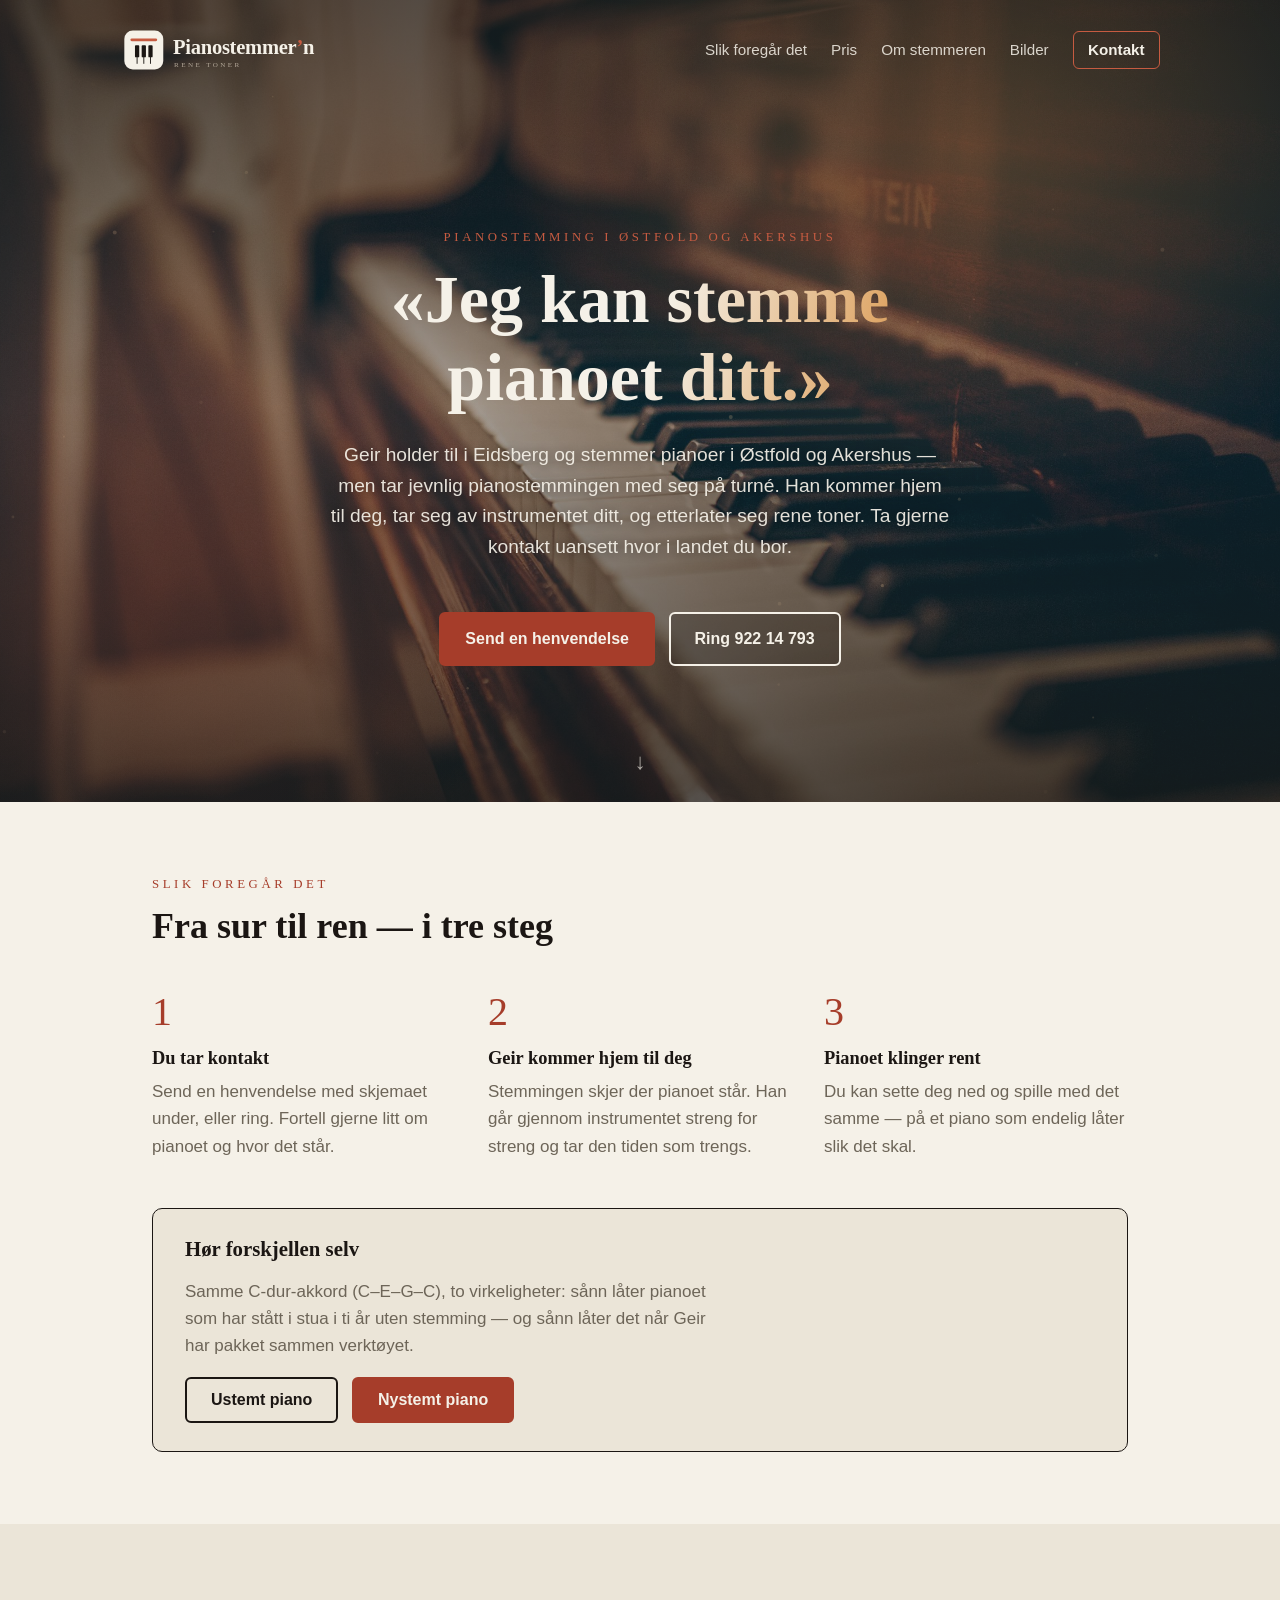
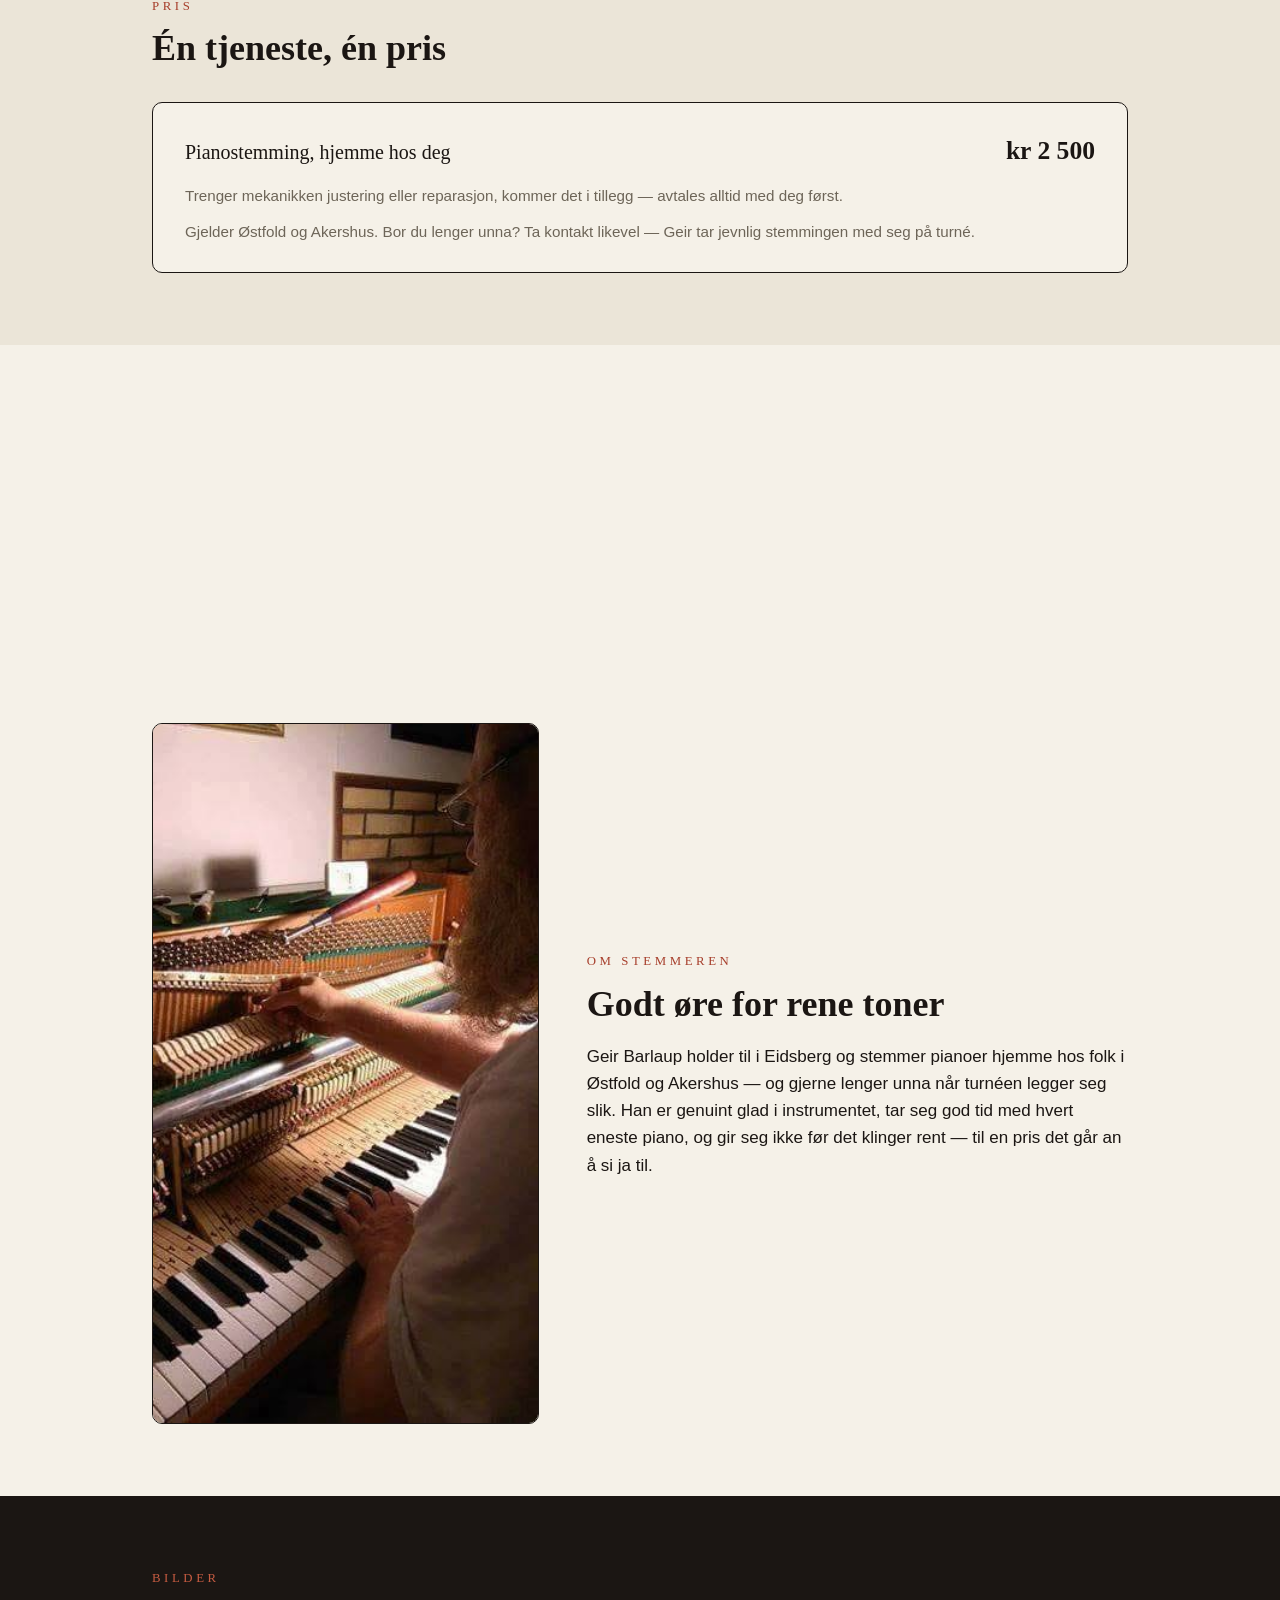
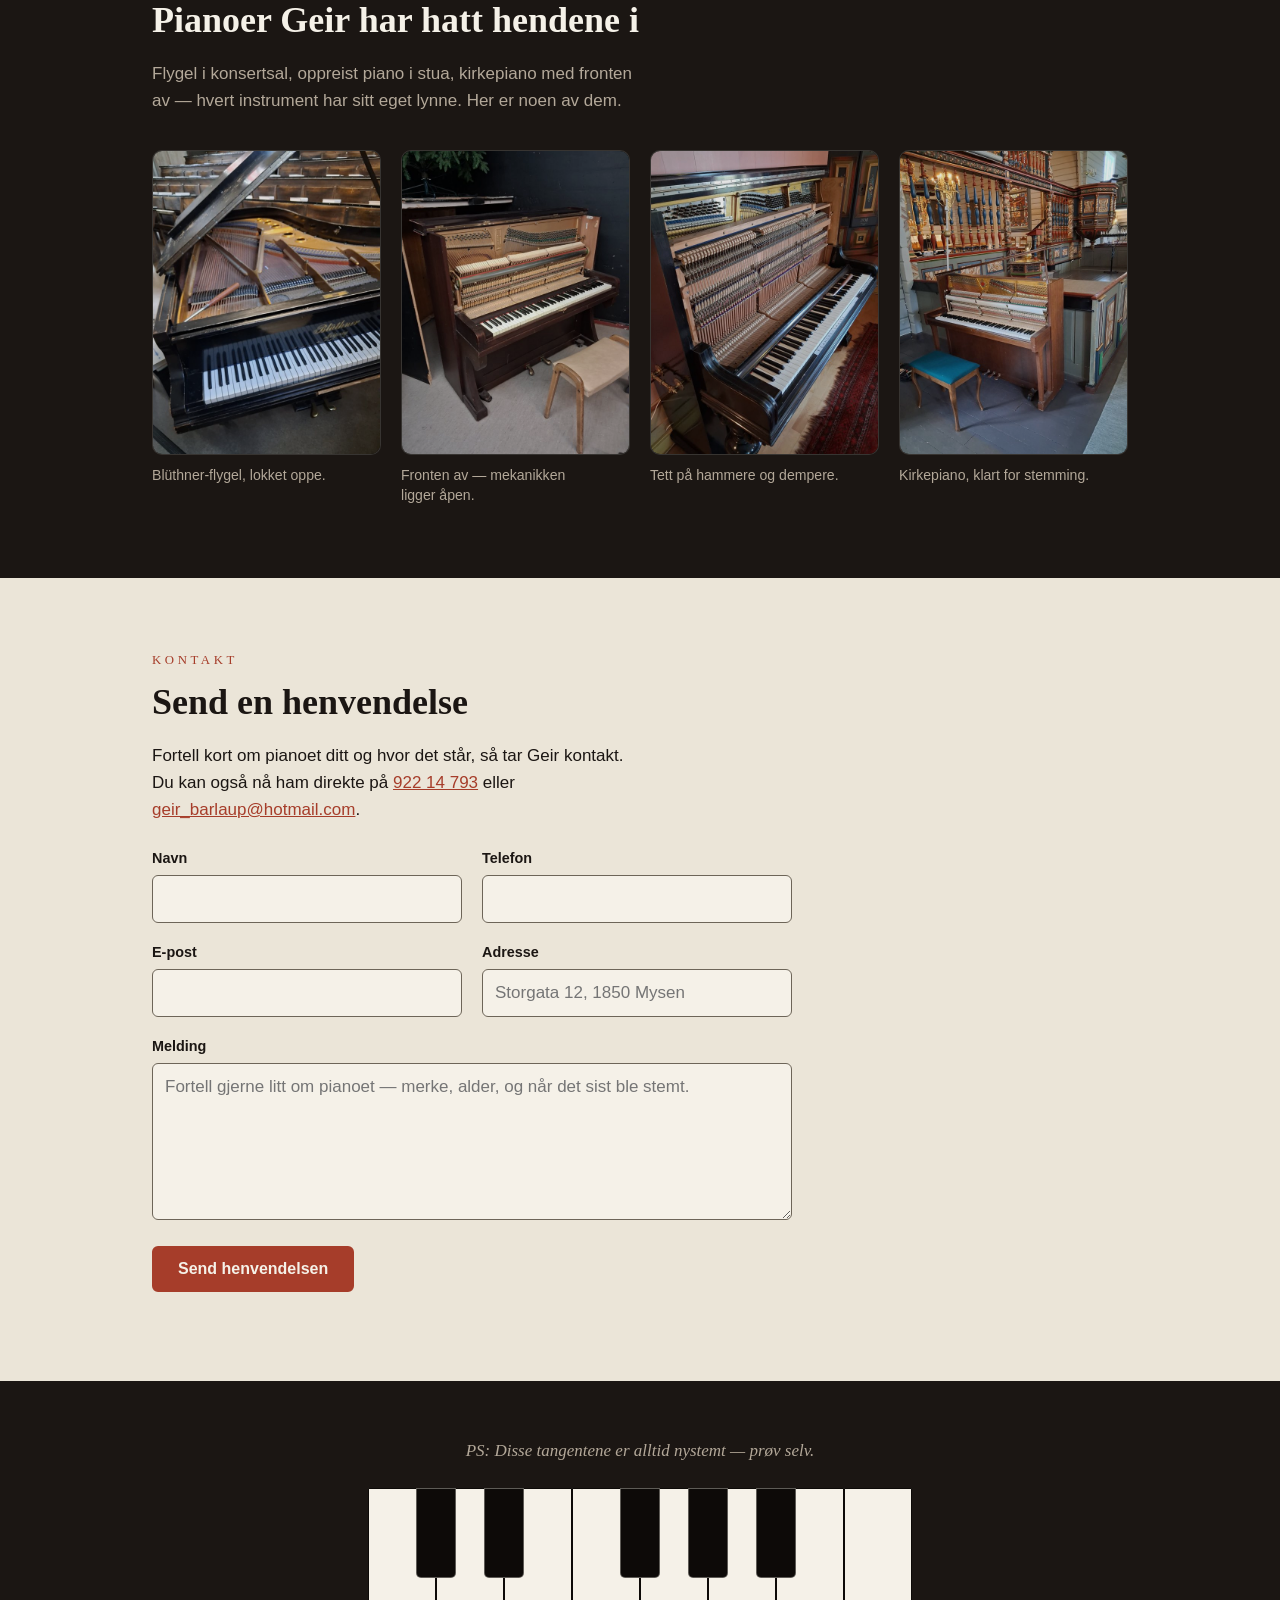
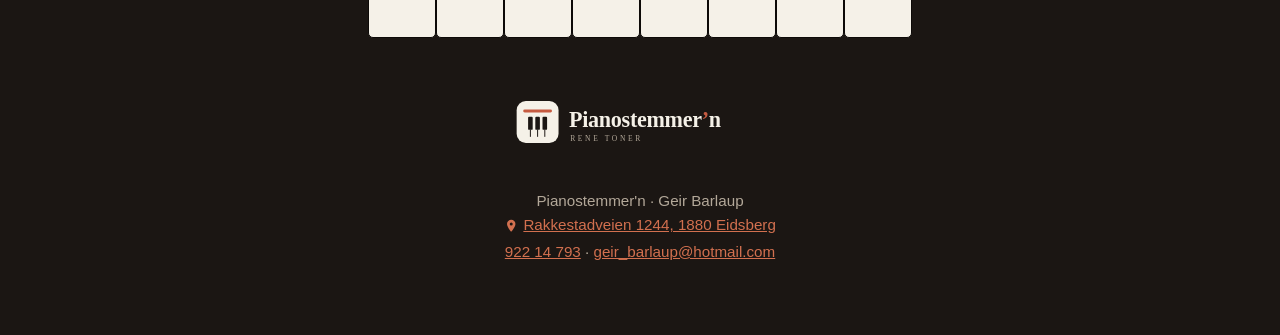
==== commit 1f0e0ec8: "Skjema: be om full adresse; footer: klikkbar kartnål Geir vil planlegge turnéruta ut fra hvor pianoe" ====
--- a/public/index.html
+++ b/public/index.html
@@ -35,6 +35,7 @@
       "addressLocality": "Eidsberg",
       "addressCountry": "NO"
     },
+    "hasMap": "https://www.google.com/maps/search/?api=1&query=Rakkestadveien+1244%2C+1880+Eidsberg",
     "areaServed": ["Østfold", "Akershus"],
     "makesOffer": {
       "@type": "Offer",
@@ -246,8 +247,14 @@
             <input id="epost" name="epost" type="email" required autocomplete="email">
           </p>
           <p>
-            <label for="sted">Sted</label>
-            <input id="sted" name="sted" type="text" required autocomplete="address-level2" placeholder="F.eks. Mysen">
+            <label for="sted">Adresse</label>
+            <!-- name="sted" står med vilje: Netlify Forms samler innsendinger
+                 per feltnavn, og et nytt navn ville splittet kolonnen på tvers
+                 av gamle og nye henvendelser. Det brukeren ser og fyller ut er
+                 en full adresse. -->
+            <input id="sted" name="sted" type="text" required
+                   autocomplete="street-address"
+                   placeholder="Storgata 12, 1850 Mysen">
           </p>
         </div>
         <p>
@@ -286,7 +293,12 @@
     <img src="assets/logo-lys.svg" alt="" class="footer-logo">
     <p>
       Pianostemmer'n · Geir Barlaup<br>
-      Rakkestadveien 1244, 1880 Eidsberg<br>
+      <!-- Søk på adressestreng framfor koordinater: en gjettet koordinat
+           peker på feil sted, et adressesøk finner alltid fram. -->
+      <a class="kart-lenke" href="https://www.google.com/maps/search/?api=1&amp;query=Rakkestadveien+1244%2C+1880+Eidsberg" target="_blank" rel="noopener">
+        <svg class="kart-pin" viewBox="0 0 24 24" aria-hidden="true" focusable="false">
+          <path fill="currentColor" d="M12 2a7 7 0 0 0-7 7c0 5.25 7 13 7 13s7-7.75 7-13a7 7 0 0 0-7-7zm0 9.5A2.5 2.5 0 1 1 12 6.5a2.5 2.5 0 0 1 0 5z"/>
+        </svg>Rakkestadveien 1244, 1880 Eidsberg<span class="kun-opplest"> — vis i kart, åpnes i ny fane</span></a><br>
       <a href="tel:+4792214793">922 14 793</a> ·
       <a href="mailto:geir_barlaup@hotmail.com">geir_barlaup@hotmail.com</a>
     </p>
--- a/public/assets/style.css
+++ b/public/assets/style.css
@@ -524,6 +524,43 @@
 /* ---------- Til toppen ----------
    Bare på mobil: på desktop er scrollbaren og Home-tasten nær nok. */
 .til-topp { display: none; }
+
+
+/* Bare for skjermlesere — f.eks. varsel om at en lenke åpner ny fane */
+.kun-opplest {
+  position: absolute;
+  width: 1px;
+  height: 1px;
+  padding: 0;
+  margin: -1px;
+  overflow: hidden;
+  clip-path: inset(50%);
+  white-space: nowrap;
+}
+
+/* Adressen i footeren, med kartnål */
+.kart-lenke {
+  position: relative;
+  display: inline-flex;
+  align-items: center;
+  gap: 0.3rem;
+}
+/* Tekstlinja er bare ~24 px høy. Pseudo-elementet gir tommelen noe å
+   treffe uten å skyve på linjene rundt. Skjevt med vilje: over står bare
+   navnet, men rett under ligger telefonnummeret — en jevn utvidelse
+   stjal de øverste pikslene av det. */
+.kart-lenke::after {
+  content: '';
+  position: absolute;
+  inset: -0.65rem -0.35rem 0;
+}
+.kart-pin {
+  width: 0.95em;
+  height: 0.95em;
+  flex: none;
+  /* Nålen har tyngdepunktet øverst; et hår ned treffer tekstlinja bedre */
+  transform: translateY(0.04em);
+}
 
 
 /* Scroll-reveal — kun når JS kjører; av ved redusert bevegelse */
